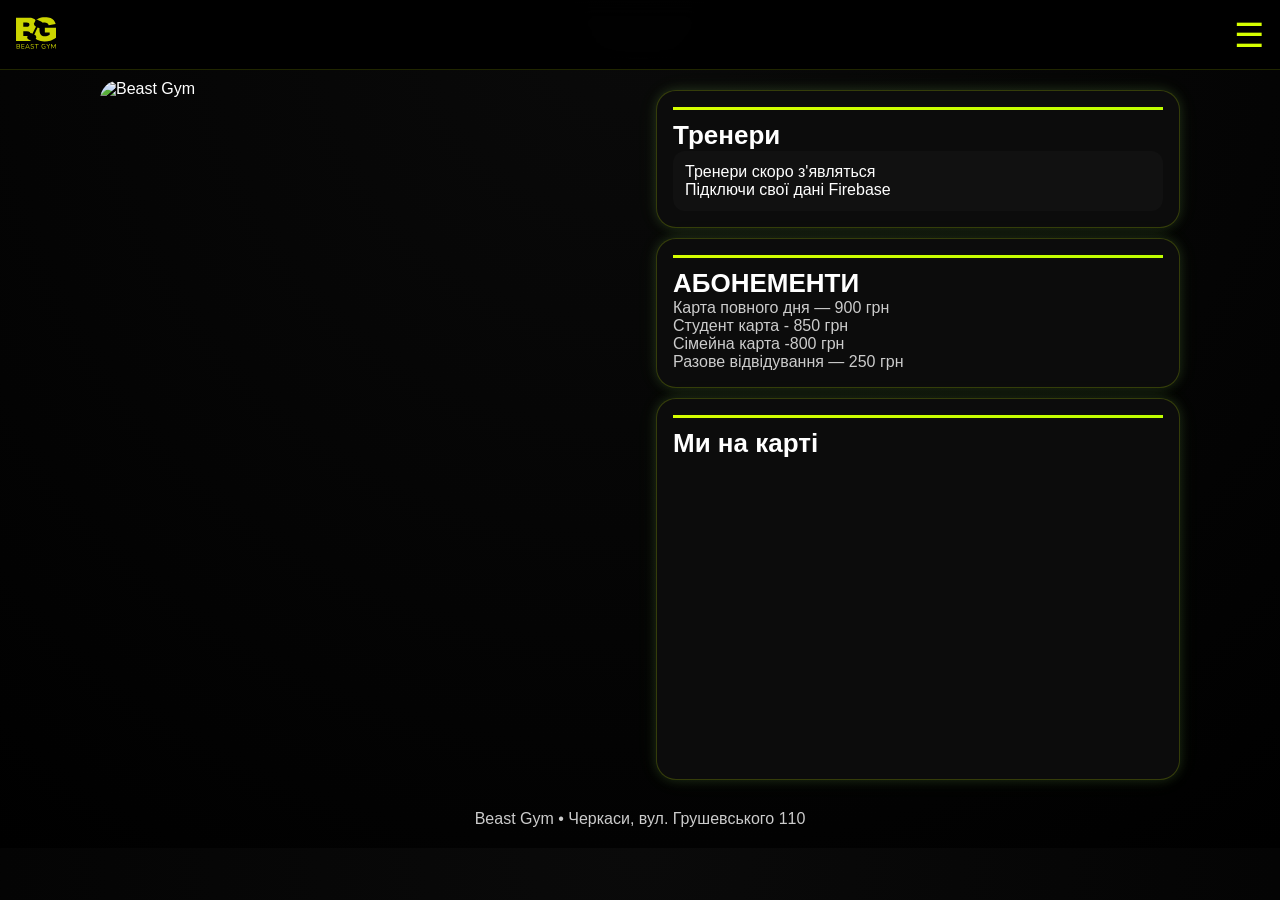
==== index.html @ a8b1b591 "Update index.html" ====
<!DOCTYPE html>
<html lang="uk">
<head>
  <meta charset="UTF-8">
  <meta name="viewport" content="width=device-width, initial-scale=1.0">
  <title>Beast Gym</title>
  <link rel="stylesheet" href="style.css">
</head>
<body>

<header>
  <div class="logo">
    <img src="Logo BG.svg" alt="Beast Gym">
  </div>
  
  <div class="burger" onclick="toggleMenu()">☰</div>
<nav id="menu">
      <a href="index.html">Головна</a>
      <a href="about.html">Про нас</a>
      <a href="price.html">Тарифи</a>
      <a href="photos.html">Фото</a>
      <a href="products.html">Продукція</a>
      <a href="vacancies.html">Вакансії</a>
      <a href="rules.html">Правила</a>
      <a href="contacts.html">Контакти</a>
</nav>
</header>

<div id="menuOverlay" class="menu-overlay"></div>

<main class="page">

  <section class="hero-grid">
    <div class="hero-image-wrap">
      <img
        class="hero-image"
        src="https://images.unsplash.com/photo-1583454110551-21f2fa2afe61?auto=format&fit=crop&w=1400&q=80"
        alt="Beast Gym"
      >
    </div>


  <section class="content-grid">
    <section class="card section-card">
      <h2>Тренери</h2>
      <div id="trainers" class="trainers-list"></div>
    </section>

    <section class="card section-card">
      <h2>АБОНЕМЕНТИ</h2>
      <p>Карта повного дня  — 900 грн</p>
      <p>Студент карта - 850 грн</p> 
      <p>Сімейна карта -800 грн</p> 
      <p>Разове відвідування — 250 грн</p>
    </section>

    <section class="card section-card map-card full-width">
      <h2>Ми на карті</h2>
      <div class="map-wrap">
        <iframe
          src="https://maps.google.com/maps?q=49.4469666,32.0508936&z=17&output=embed"
          loading="lazy"
          referrerpolicy="no-referrer-when-downgrade"
          allowfullscreen>
        </iframe>
      </div>
    </section>
  </section>

</main>

<footer class="footer">
  <p>Beast Gym • Черкаси, вул. Грушевського 110</p>
</footer>


<script src="https://www.gstatic.com/firebasejs/10.7.1/firebase-app-compat.js"></script>
<script src="https://www.gstatic.com/firebasejs/10.7.1/firebase-firestore-compat.js"></script>
  <script src="script.js"></script>
</body>
</html>
---- style.css ----
/* ================= RESET ================= */
*{
  margin:0;
  padding:0;
  box-sizing:border-box;
}

body{
  background: radial-gradient(circle at top, #0a0a0a, #000);
  color:white;
  font-family:Arial, sans-serif;
}

/* ================= HEADER ================= */
header{
  position:fixed;
  top:0;
  left:0;
  width:100%;
  height:70px;

  display:flex;
  align-items:center;
  justify-content:space-between;

  padding:0 16px;

  background:rgba(0,0,0,0.9);
  backdrop-filter:blur(10px);

  z-index:1000;
  border-bottom:1px solid rgba(214,255,0,0.15);
}

.logo img{
  height:40px;
}

/* КНОПКА МЕНЮ СПРАВА */
.burger{
  font-size:34px;
  color:#d6ff00;
  cursor:pointer;
}

/* ================= MENU ================= */
nav{
  position:fixed;
  top:0;
  right:-100%;
  width:260px;
  height:100vh;
  background:#111;
  padding-top:80px;
  transition:0.3s;
  z-index:999;
}

nav.active{
  right:0;
}

nav a{
  display:block;
  padding:15px 20px;
  color:#d6ff00;
  text-decoration:none;
}

/* overlay */
.menu-overlay{
  position:fixed;
  inset:0;
  background:rgba(0,0,0,0.6);
  opacity:0;
  visibility:hidden;
  transition:0.3s;
}

.menu-overlay.active{
  opacity:1;
  visibility:visible;
}

/* ================= PAGE ================= */
.page{
  padding-top:80px;
  max-width:1100px;
  margin:auto;
}

/* ================= HERO ================= */
.hero-grid{
  display:grid;
  gap:12px;
}

.hero-image-wrap{
  border-radius:20px;
  overflow:hidden;
  margin:0 10px;
}

/* 🔥 ВИПРАВЛЕНЕ ФОТО */
.hero-image{
  width:100%;
  aspect-ratio:16/9;   /* головний фікс */
  object-fit:cover;
}

/* ================= CARDS ================= */
.card{
  margin:10px;
  padding:16px;
  border-radius:20px;

  background:#0c0c0c;

  border:1px solid rgba(214,255,0,0.2);

  box-shadow:
    0 0 12px rgba(170,255,120,0.15),
    0 0 25px rgba(170,255,120,0.05);
}

/* жовта лінія */
.card::before{
  content:"";
  display:block;
  height:3px;
  margin-bottom:10px;
  background:linear-gradient(90deg,#d6ff00,#bfff00);
}

/* ================= TEXT ================= */
h1{font-size:22px;}
h2{font-size:20px;}
p{color:#ccc;}

/* ================= ADDRESS ================= */
.hero-address{
  text-align:right;
  padding:0 12px;
}

/* ================= TRAINERS ================= */
.trainers-list{
  display:grid;
  gap:10px;
}

.trainer-item{
  padding:12px;
  border-radius:12px;
  background:#111;
}

/* ================= MAP ================= */
.map-wrap iframe{
  width:100%;
  height:220px;
  border:none;
  border-radius:12px;
}

/* ================= FOOTER ================= */
.footer{
  text-align:center;
  padding:20px;
  color:#aaa;
}

/* ================= ПК ================= */
@media(min-width:768px){

  .hero-grid{
    grid-template-columns:1fr 1fr;
  }

  .hero-image{
    aspect-ratio:16/7;
  }

  h1{font-size:32px;}
  h2{font-size:26px;}

  .map-wrap iframe{
    height:300px;
  }
  /*=======адмін=====*/
.admin-entry{
  position:fixed;
  top:20px;
  left:50%;
  transform:translateX(-50%);
  z-index:2000;

  font-size:12px;
  letter-spacing:1px;
  opacity:0.3;

  color:#0a0a0a !important;
  -webkit-text-fill-color:#0a0a0a !important;
  text-decoration:none !important;
}

.admin-entry:link,
.admin-entry:visited,
.admin-entry:active,
.admin-entry:focus{
  color:#0a0a0a !important;
  -webkit-text-fill-color:#0a0a0a !important;
  text-decoration:none !important;
}

.admin-entry:hover{
  opacity:1;
  color:#d6ff00 !important;
  -webkit-text-fill-color:#d6ff00 !important;
}
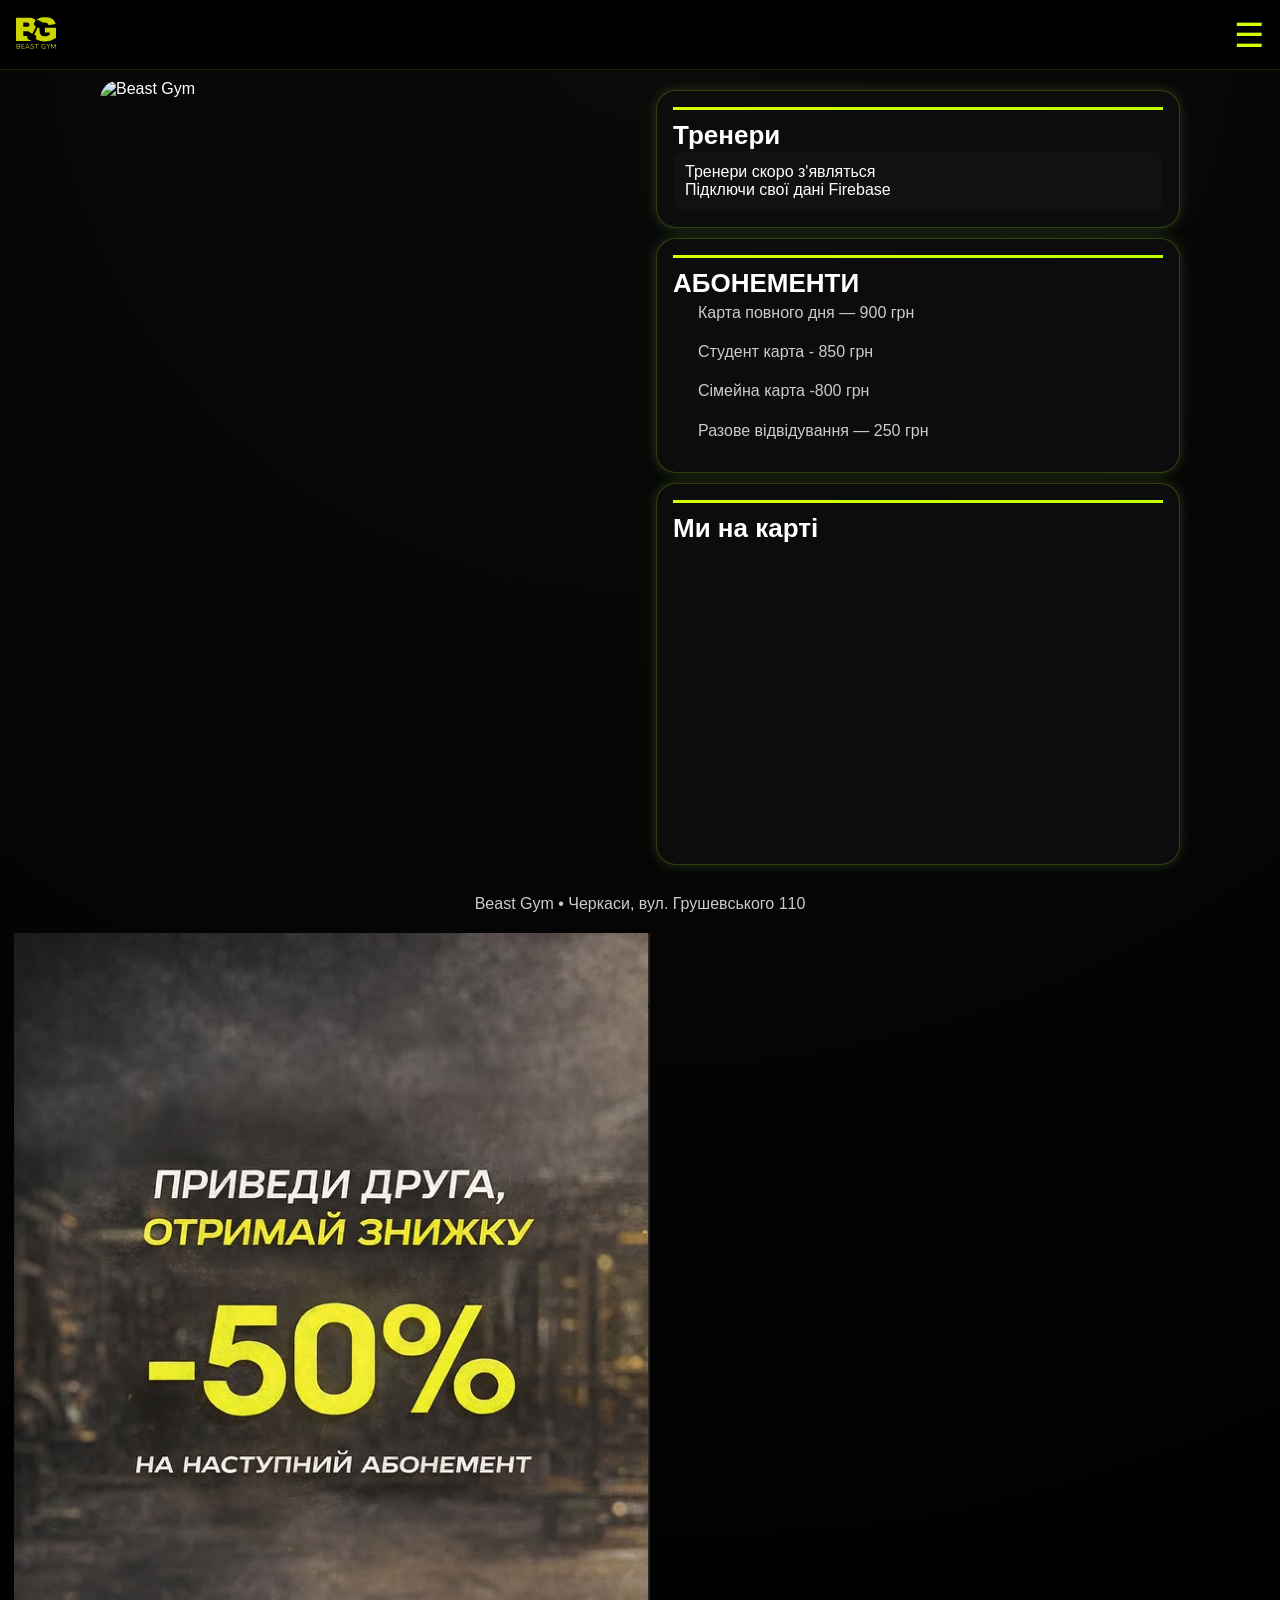
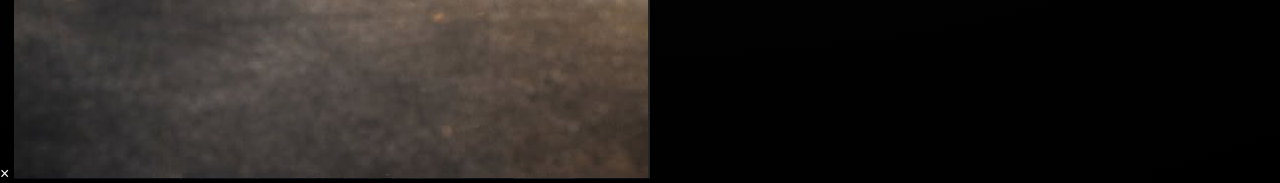
==== commit 972cd6a5: "Update index.html" ====
--- a/index.html
+++ b/index.html
@@ -77,5 +77,12 @@
 <script src="https://www.gstatic.com/firebasejs/10.7.1/firebase-app-compat.js"></script>
 <script src="https://www.gstatic.com/firebasejs/10.7.1/firebase-firestore-compat.js"></script>
   <script src="script.js"></script>
+  
+  <div id="promoPopup" class="popup-overlay">
+  <div class="popup-box">
+    <span class="close-btn">&times;</span>
+    <img src="promo.jpg" alt="Акція Beast Gym">
+  </div>
+</div>
 </body>
 </html>
--- a/style.css
+++ b/style.css
@@ -218,3 +218,16 @@
   color:#d6ff00 !important;
   -webkit-text-fill-color:#d6ff00 !important;
 }
+.price {
+  display: grid;
+  grid-template-columns: 1fr auto;
+  padding: 8px 0;
+}
+/* 🔥 ЖУРНАЛЬНИЙ СТИЛЬ ТІЛЬКИ ДЛЯ ТЕКСТУ */
+.info-grid p,
+.card p {
+  text-align: justify;
+  text-indent: 25px;
+  line-height: 1.7;
+  margin-bottom: 12px;
+}
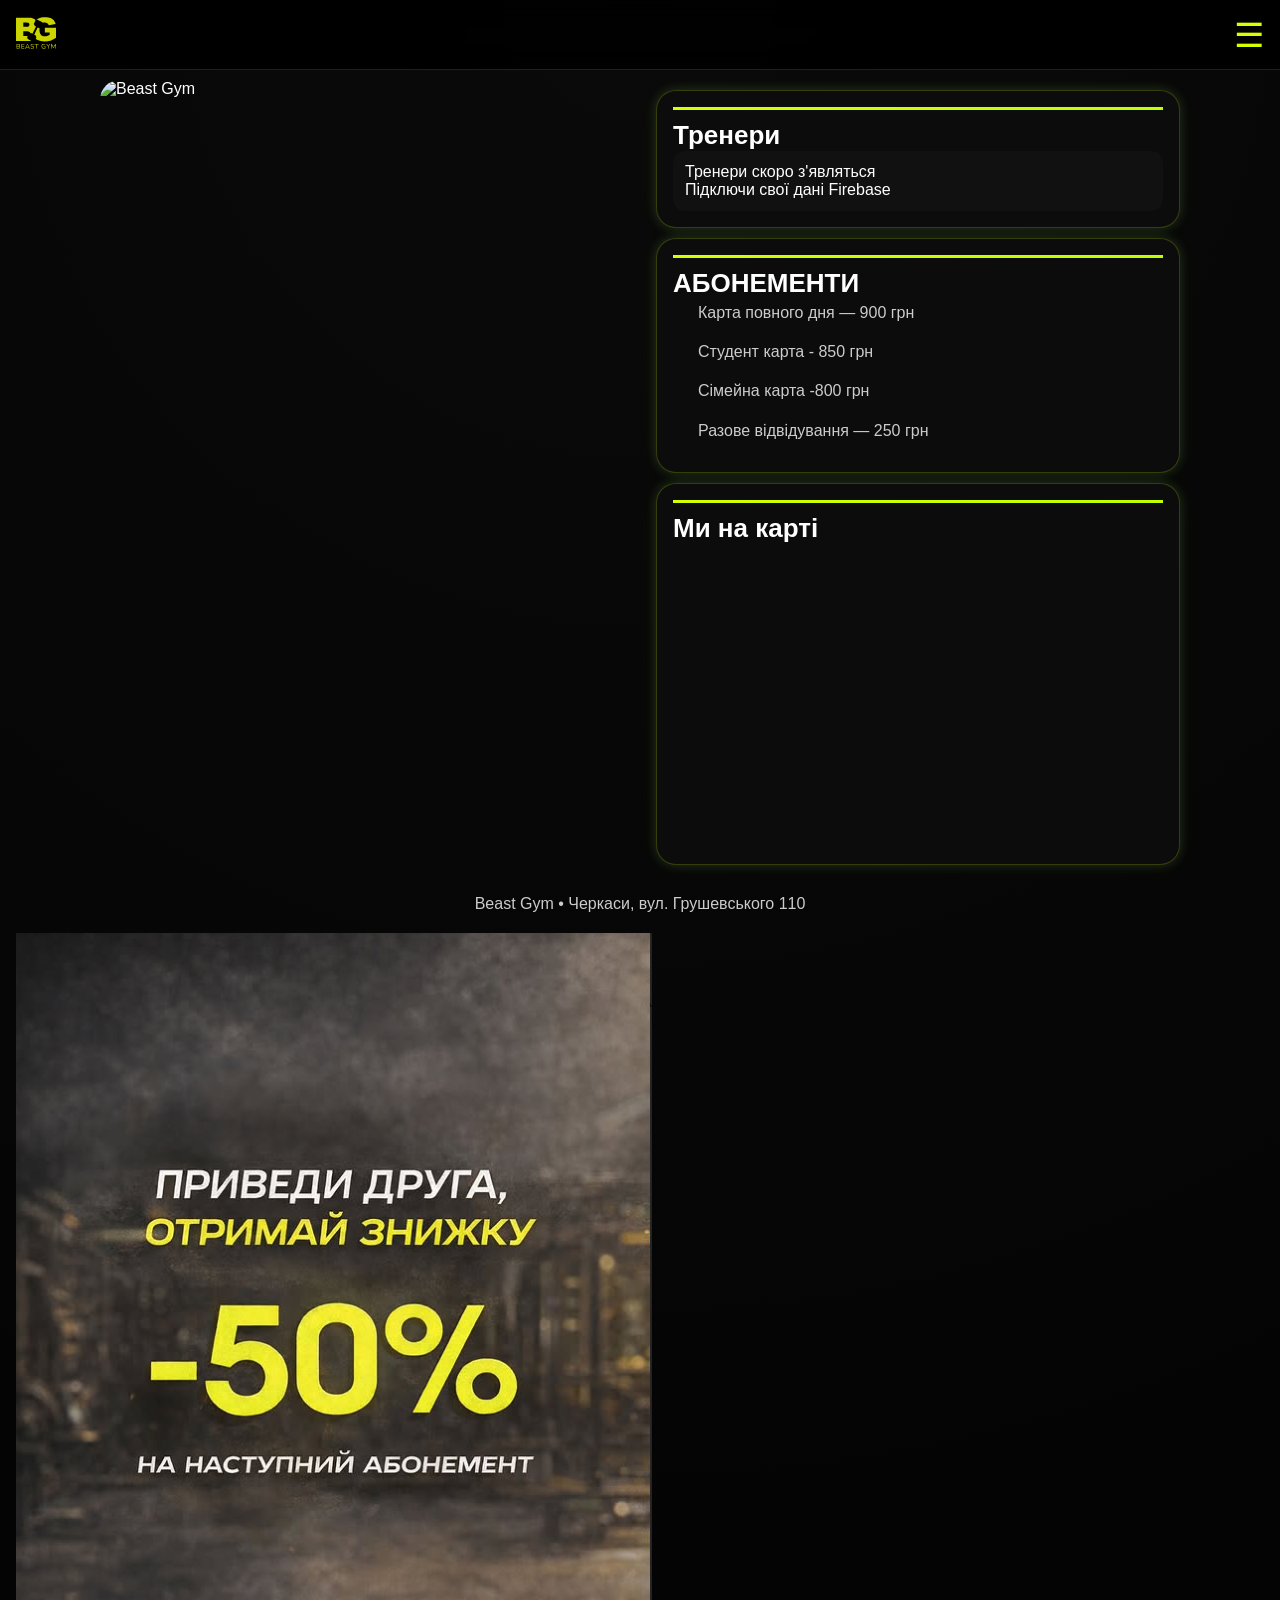
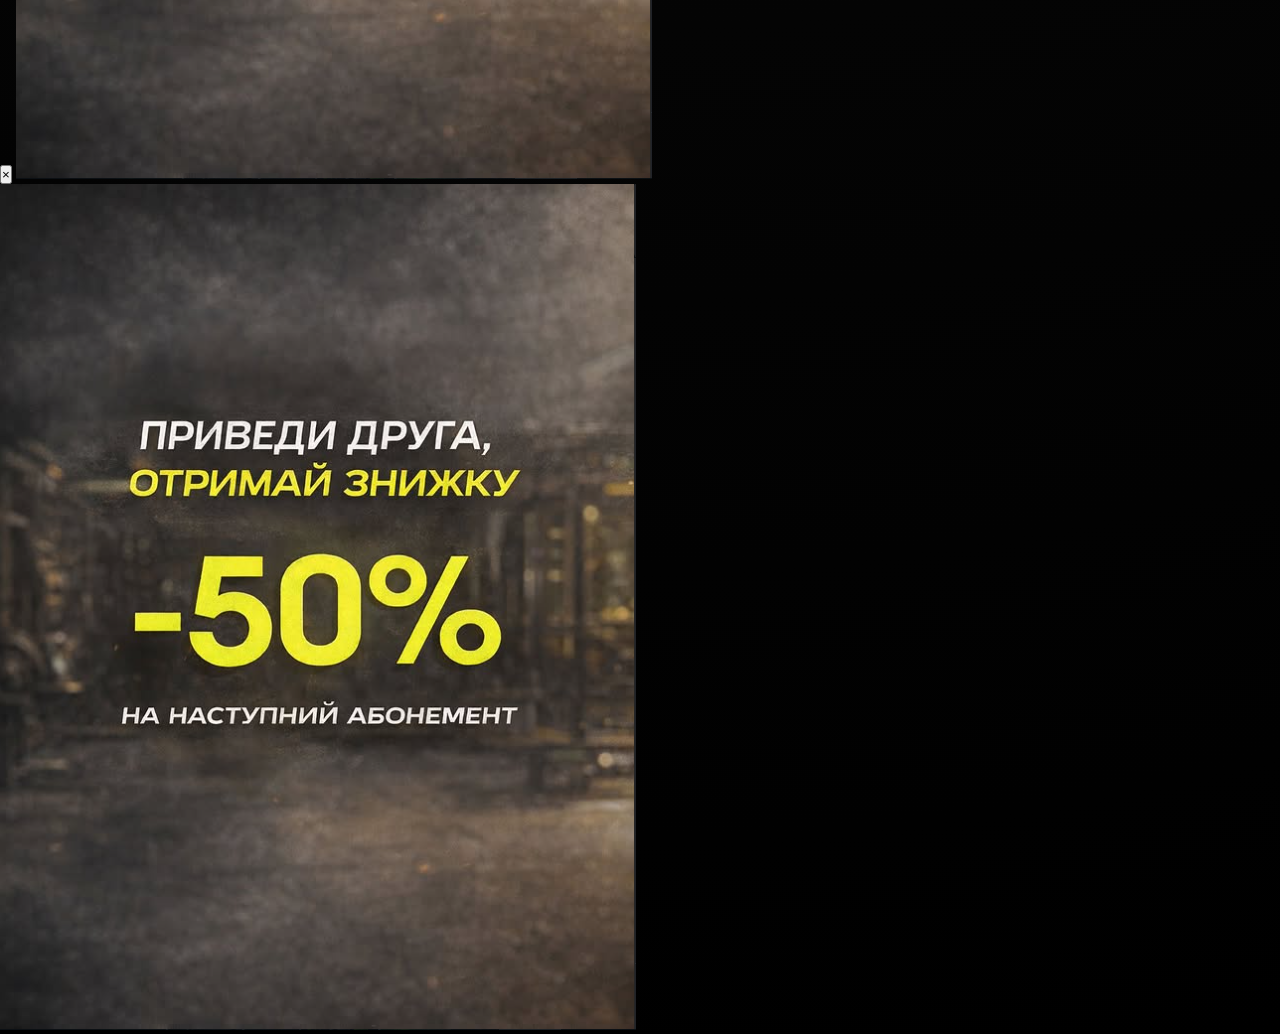
==== commit bfcc44da: "Update index.html" ====
--- a/index.html
+++ b/index.html
@@ -78,11 +78,17 @@
 <script src="https://www.gstatic.com/firebasejs/10.7.1/firebase-firestore-compat.js"></script>
   <script src="script.js"></script>
   
-  <div id="promoPopup" class="popup-overlay">
-  <div class="popup-box">
-    <span class="close-btn">&times;</span>
-    <img src="promo.jpg" alt="Акція Beast Gym">
+<!-- PROMO POPUP -->
+<div id="promoPopup" class="promo-popup-overlay">
+  <div class="promo-popup-box">
+    <button id="promoClose" class="promo-close-btn" aria-label="Закрити акцію">×</button>
+    <img src="promo.jpg" alt="Акція Beast Gym" class="promo-popup-image">
   </div>
 </div>
+
+<!-- SMALL REMINDER -->
+<a href="javascript:void(0)" id="promoReminder" class="promo-reminder" aria-label="Показати акцію ще раз">
+  <img src="promo.jpg" alt="Акція Beast Gym">
+</a>
 </body>
 </html>
--- a/style.css
+++ b/style.css
@@ -231,3 +231,63 @@
   line-height: 1.7;
   margin-bottom: 12px;
 }
+  
+/* 🔥 POPUP */
+.popup-overlay{
+  position:fixed;
+  inset:0;
+  background:rgba(0,0,0,0.7);
+  display:flex;
+  align-items:center;
+  justify-content:center;
+  opacity:0;
+  visibility:hidden;
+  transition:0.4s;
+  z-index:2000;
+}
+
+.popup-overlay.active{
+  opacity:1;
+  visibility:visible;
+}
+
+/* коробка */
+.popup-box{
+  position:relative;
+  max-width:90%;
+  max-height:90%;
+  border-radius:20px;
+  overflow:hidden;
+  border:1px solid var(--border);
+  box-shadow:0 0 25px rgba(214,255,0,0.25);
+  animation:popupFade 0.5s ease;
+}
+
+/* картинка */
+.popup-box img{
+  width:100%;
+  height:auto;
+  display:block;
+}
+
+/* кнопка */
+.close-btn{
+  position:absolute;
+  top:8px;
+  right:10px;
+  font-size:28px;
+  color:#fff;
+  cursor:pointer;
+}
+
+/* анімація */
+@keyframes popupFade{
+  from{
+    transform:scale(0.8);
+    opacity:0;
+  }
+  to{
+    transform:scale(1);
+    opacity:1;
+  }
+}
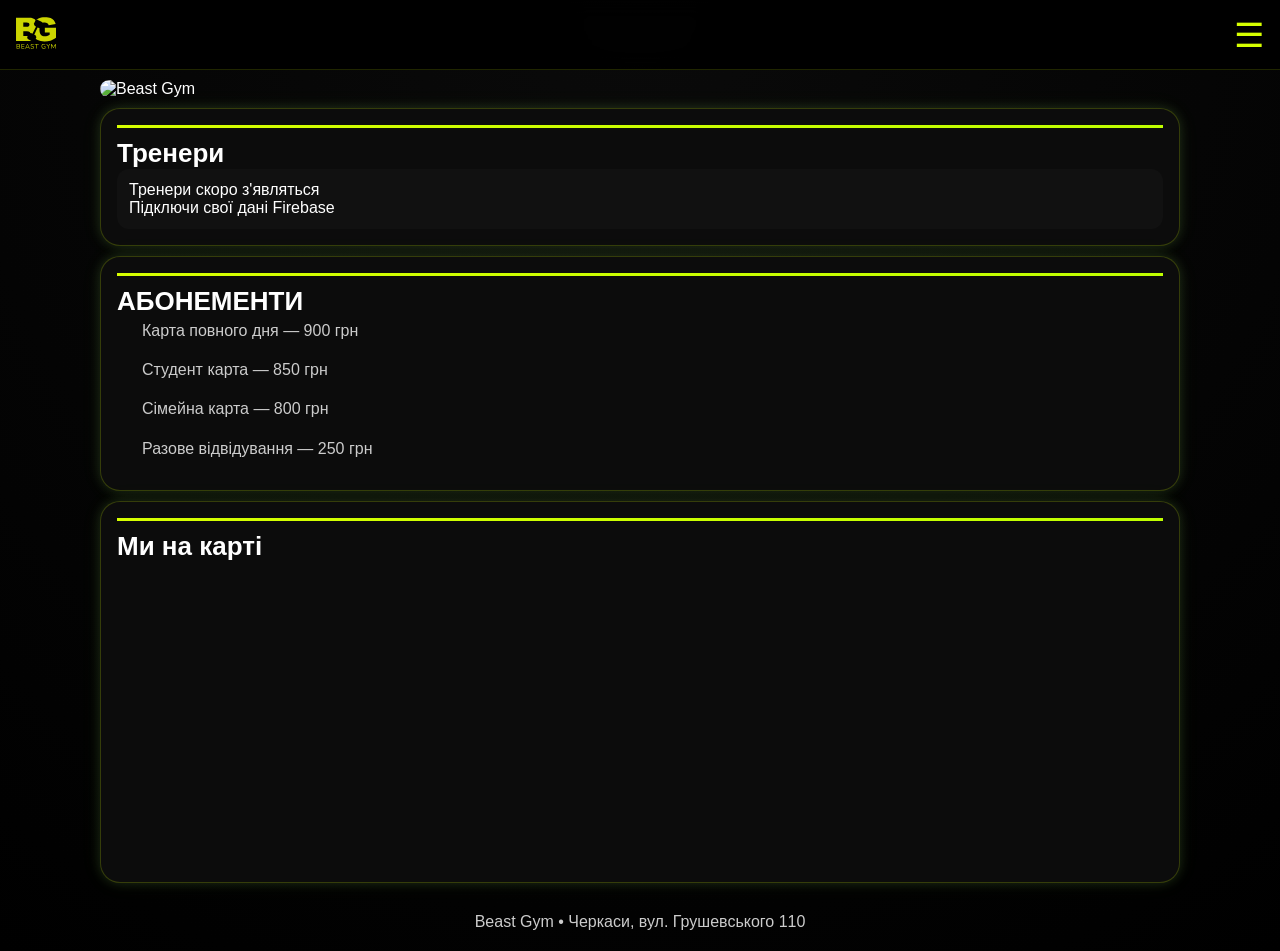
==== commit bfec4da1: "Update index.html" ====
--- a/index.html
+++ b/index.html
@@ -12,18 +12,19 @@
   <div class="logo">
     <img src="Logo BG.svg" alt="Beast Gym">
   </div>
-  
+
   <div class="burger" onclick="toggleMenu()">☰</div>
-<nav id="menu">
-      <a href="index.html">Головна</a>
-      <a href="about.html">Про нас</a>
-      <a href="price.html">Тарифи</a>
-      <a href="photos.html">Фото</a>
-      <a href="products.html">Продукція</a>
-      <a href="vacancies.html">Вакансії</a>
-      <a href="rules.html">Правила</a>
-      <a href="contacts.html">Контакти</a>
-</nav>
+
+  <nav id="menu">
+    <a href="index.html">Головна</a>
+    <a href="about.html">Про нас</a>
+    <a href="price.html">Тарифи</a>
+    <a href="photos.html">Фото</a>
+    <a href="products.html">Продукція</a>
+    <a href="vacancies.html">Вакансії</a>
+    <a href="rules.html">Правила</a>
+    <a href="contacts.html">Контакти</a>
+  </nav>
 </header>
 
 <div id="menuOverlay" class="menu-overlay"></div>
@@ -38,9 +39,10 @@
         alt="Beast Gym"
       >
     </div>
-
+  </section>
 
   <section class="content-grid">
+
     <section class="card section-card">
       <h2>Тренери</h2>
       <div id="trainers" class="trainers-list"></div>
@@ -48,9 +50,9 @@
 
     <section class="card section-card">
       <h2>АБОНЕМЕНТИ</h2>
-      <p>Карта повного дня  — 900 грн</p>
-      <p>Студент карта - 850 грн</p> 
-      <p>Сімейна карта -800 грн</p> 
+      <p>Карта повного дня — 900 грн</p>
+      <p>Студент карта — 850 грн</p>
+      <p>Сімейна карта — 800 грн</p>
       <p>Разове відвідування — 250 грн</p>
     </section>
 
@@ -63,8 +65,14 @@
           referrerpolicy="no-referrer-when-downgrade"
           allowfullscreen>
         </iframe>
+
+        <!-- SMALL REMINDER біля карти -->
+        <a href="javascript:void(0)" id="promoReminder" class="promo-reminder map-reminder" aria-label="Показати акцію ще раз">
+          <img src="promo.jpg" alt="Акція Beast Gym">
+        </a>
       </div>
     </section>
+
   </section>
 
 </main>
@@ -73,11 +81,6 @@
   <p>Beast Gym • Черкаси, вул. Грушевського 110</p>
 </footer>
 
-
-<script src="https://www.gstatic.com/firebasejs/10.7.1/firebase-app-compat.js"></script>
-<script src="https://www.gstatic.com/firebasejs/10.7.1/firebase-firestore-compat.js"></script>
-  <script src="script.js"></script>
-  
 <!-- PROMO POPUP -->
 <div id="promoPopup" class="promo-popup-overlay">
   <div class="promo-popup-box">
@@ -86,9 +89,9 @@
   </div>
 </div>
 
-<!-- SMALL REMINDER -->
-<a href="javascript:void(0)" id="promoReminder" class="promo-reminder" aria-label="Показати акцію ще раз">
-  <img src="promo.jpg" alt="Акція Beast Gym">
-</a>
+<script src="https://www.gstatic.com/firebasejs/10.7.1/firebase-app-compat.js"></script>
+<script src="https://www.gstatic.com/firebasejs/10.7.1/firebase-firestore-compat.js"></script>
+<script src="script.js"></script>
+
 </body>
 </html>
--- a/style.css
+++ b/style.css
@@ -232,62 +232,112 @@
   margin-bottom: 12px;
 }
   
-/* 🔥 POPUP */
-.popup-overlay{
+/* =========================
+   PROMO POPUP
+========================= */
+.promo-popup-overlay{
   position:fixed;
   inset:0;
-  background:rgba(0,0,0,0.7);
+  background:rgba(0,0,0,0.72);
+  backdrop-filter:blur(4px);
   display:flex;
   align-items:center;
   justify-content:center;
+  padding:20px;
   opacity:0;
   visibility:hidden;
-  transition:0.4s;
-  z-index:2000;
-}
-
-.popup-overlay.active{
+  transition:0.35s ease;
+  z-index:3000;
+}
+
+.promo-popup-overlay.active{
   opacity:1;
   visibility:visible;
 }
 
-/* коробка */
-.popup-box{
+.promo-popup-box{
   position:relative;
-  max-width:90%;
-  max-height:90%;
-  border-radius:20px;
+  width:min(92vw, 420px);
+  max-height:90vh;
+  border-radius:24px;
   overflow:hidden;
-  border:1px solid var(--border);
-  box-shadow:0 0 25px rgba(214,255,0,0.25);
-  animation:popupFade 0.5s ease;
-}
-
-/* картинка */
-.popup-box img{
+  background:#111;
+  border:1px solid rgba(214,255,0,0.18);
+  box-shadow:
+    0 0 18px rgba(214,255,0,0.18),
+    0 18px 50px rgba(0,0,0,0.55);
+  transform:translateY(20px) scale(0.96);
+  transition:0.35s ease;
+}
+
+.promo-popup-overlay.active .promo-popup-box{
+  transform:translateY(0) scale(1);
+}
+
+.promo-popup-image{
+  display:block;
   width:100%;
   height:auto;
+}
+
+.promo-close-btn{
+  position:absolute;
+  top:10px;
+  right:10px;
+  width:40px;
+  height:40px;
+  border:none;
+  border-radius:50%;
+  background:rgba(0,0,0,0.65);
+  color:#fff;
+  font-size:28px;
+  line-height:1;
+  cursor:pointer;
+  z-index:2;
+  transition:0.25s ease;
+}
+
+.promo-close-btn:hover{
+  background:rgba(214,255,0,0.18);
+  color:var(--yellow);
+  transform:scale(1.06);
+}
+
+/* =========================
+   SMALL REMINDER
+========================= */
+.promo-reminder{
+  position:fixed;
+  right:14px;
+  bottom:95px;
+  width:84px;
+  border-radius:16px;
+  overflow:hidden;
+  border:1px solid rgba(214,255,0,0.18);
+  box-shadow:
+    0 0 12px rgba(214,255,0,0.12),
+    0 8px 24px rgba(0,0,0,0.45);
+  background:#0d0d0d;
+  opacity:0;
+  visibility:hidden;
+  transform:translateY(12px);
+  transition:0.3s ease;
+  z-index:2200;
+}
+
+.promo-reminder.show{
+  opacity:1;
+  visibility:visible;
+  transform:translateY(0);
+}
+
+.promo-reminder img{
   display:block;
-}
-
-/* кнопка */
-.close-btn{
-  position:absolute;
-  top:8px;
-  right:10px;
-  font-size:28px;
-  color:#fff;
-  cursor:pointer;
-}
-
-/* анімація */
-@keyframes popupFade{
-  from{
-    transform:scale(0.8);
-    opacity:0;
-  }
-  to{
-    transform:scale(1);
-    opacity:1;
-  }
-}
+  width:100%;
+  height:auto;
+}
+
+/* якщо хочеш біля карти, а не завжди fixed */
+.map-wrap{
+  position:relative;
+}
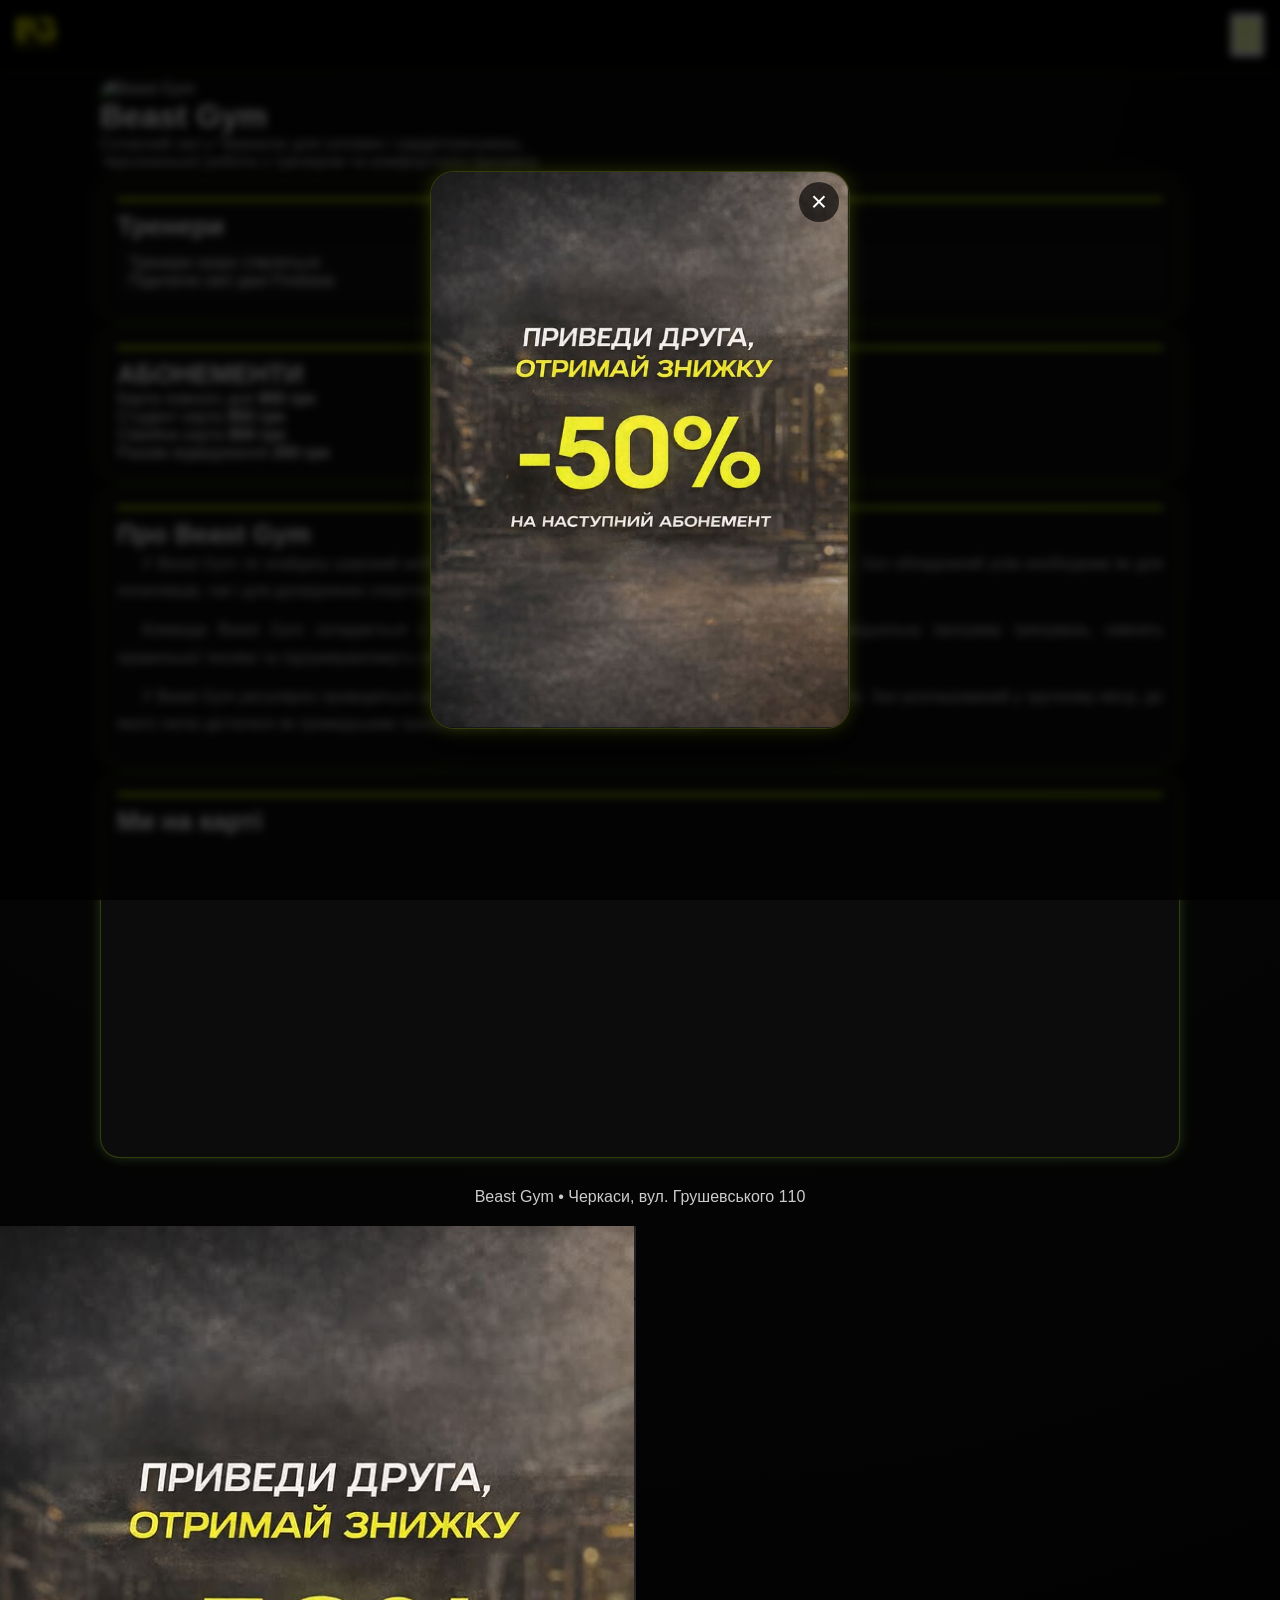
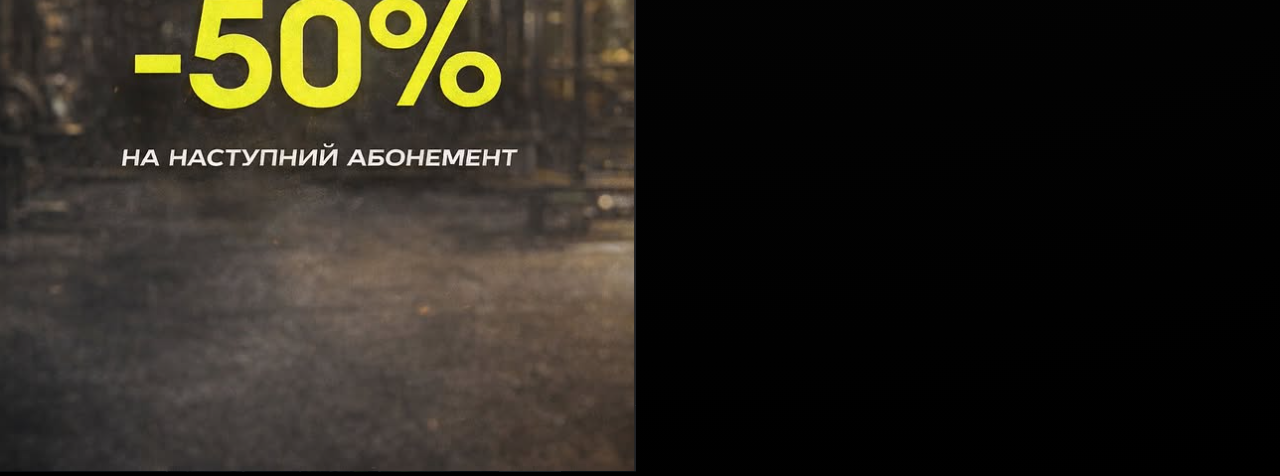
==== commit 8d29026e: "Update index.html" ====
--- a/index.html
+++ b/index.html
@@ -13,7 +13,7 @@
     <img src="Logo BG.svg" alt="Beast Gym">
   </div>
 
-  <div class="burger" onclick="toggleMenu()">☰</div>
+  <button class="burger" onclick="toggleMenu()" aria-label="Відкрити меню">☰</button>
 
   <nav id="menu">
     <a href="index.html">Головна</a>
@@ -38,6 +38,13 @@
         src="https://images.unsplash.com/photo-1583454110551-21f2fa2afe61?auto=format&fit=crop&w=1400&q=80"
         alt="Beast Gym"
       >
+      <div class="hero-text">
+        <h1>Beast Gym</h1>
+        <p>
+          Сучасний зал у Черкасах для силових і кардіотренувань,
+          персональної роботи з тренером та комфортного прогресу.
+        </p>
+      </div>
     </div>
   </section>
 
@@ -50,10 +57,47 @@
 
     <section class="card section-card">
       <h2>АБОНЕМЕНТИ</h2>
-      <p>Карта повного дня — 900 грн</p>
-      <p>Студент карта — 850 грн</p>
-      <p>Сімейна карта — 800 грн</p>
-      <p>Разове відвідування — 250 грн</p>
+      <div class="price-list">
+        <div class="price-row">
+          <span>Карта повного дня</span>
+          <strong>900 грн</strong>
+        </div>
+        <div class="price-row">
+          <span>Студент карта</span>
+          <strong>850 грн</strong>
+        </div>
+        <div class="price-row">
+          <span>Сімейна карта</span>
+          <strong>800 грн</strong>
+        </div>
+        <div class="price-row">
+          <span>Разове відвідування</span>
+          <strong>250 грн</strong>
+        </div>
+      </div>
+    </section>
+
+    <section class="card section-card full-width">
+      <h2>Про Beast Gym</h2>
+      <div class="about-text">
+        <p>
+          У Beast Gym ти знайдеш широкий вибір сучасних тренажерів для силових
+          та кардіотренувань. Зал обладнаний усім необхідним як для початківців,
+          так і для досвідчених спортсменів.
+        </p>
+
+        <p>
+          Команда Beast Gym складається з досвідчених тренерів, які допоможуть
+          скласти індивідуальну програму тренувань, навчать правильної техніки
+          та підтримуватимуть на кожному етапі твого прогресу.
+        </p>
+
+        <p>
+          У Beast Gym регулярно проводяться акції та спеціальні пропозиції
+          для нових і постійних клієнтів. Зал розташований у зручному місці,
+          до якого легко дістатися як громадським транспортом, так і власним автомобілем.
+        </p>
+      </div>
     </section>
 
     <section class="card section-card map-card full-width">
@@ -65,28 +109,27 @@
           referrerpolicy="no-referrer-when-downgrade"
           allowfullscreen>
         </iframe>
-
-        <!-- SMALL REMINDER біля карти -->
-        <a href="javascript:void(0)" id="promoReminder" class="promo-reminder map-reminder" aria-label="Показати акцію ще раз">
-          <img src="promo.jpg" alt="Акція Beast Gym">
-        </a>
       </div>
     </section>
 
   </section>
-
 </main>
 
 <footer class="footer">
   <p>Beast Gym • Черкаси, вул. Грушевського 110</p>
 </footer>
 
-<!-- PROMO POPUP -->
+<!-- POPUP АКЦІЯ -->
 <div id="promoPopup" class="promo-popup-overlay">
   <div class="promo-popup-box">
     <button id="promoClose" class="promo-close-btn" aria-label="Закрити акцію">×</button>
     <img src="promo.jpg" alt="Акція Beast Gym" class="promo-popup-image">
   </div>
+</div>
+
+<!-- МАЛЕНЬКЕ НАГАДУВАННЯ -->
+<div id="promoReminder" class="promo-reminder-fixed" aria-label="Показати акцію ще раз">
+  <img src="promo.jpg" alt="Акція Beast Gym">
 </div>
 
 <script src="https://www.gstatic.com/firebasejs/10.7.1/firebase-app-compat.js"></script>
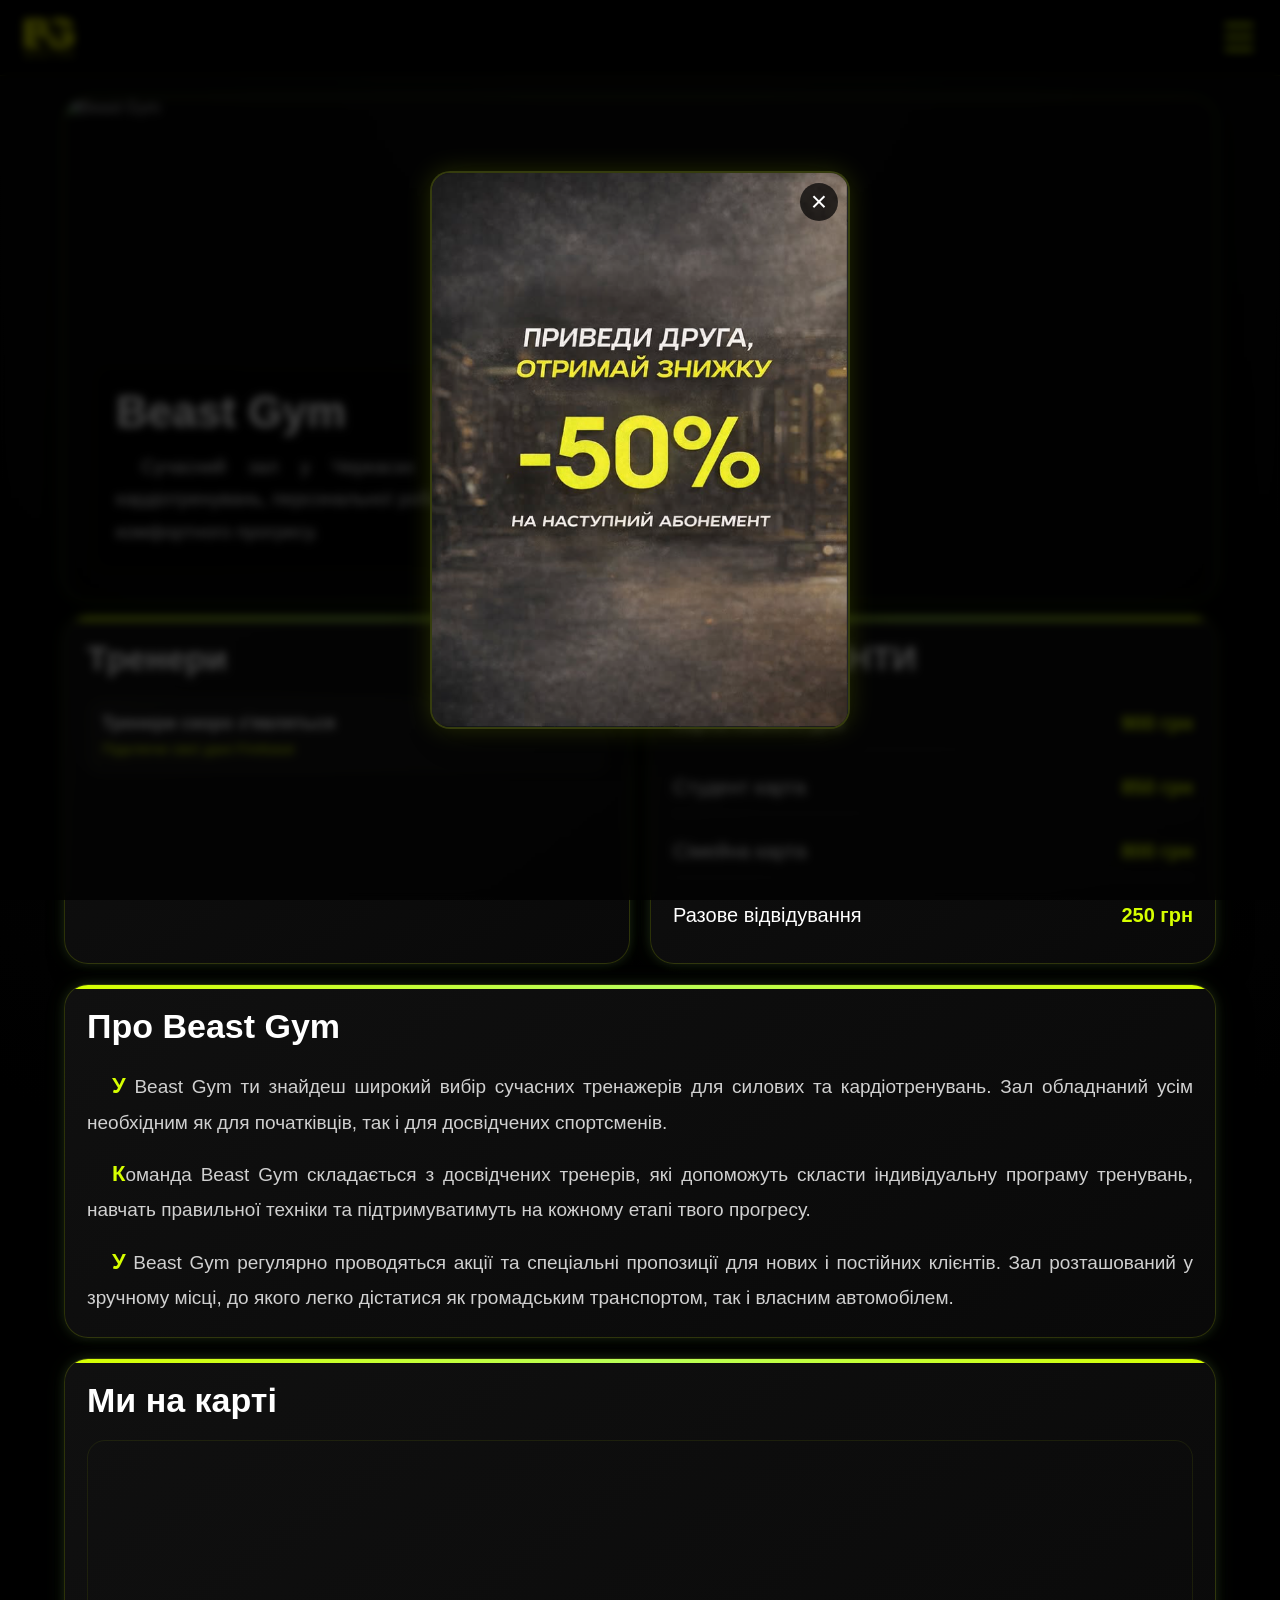
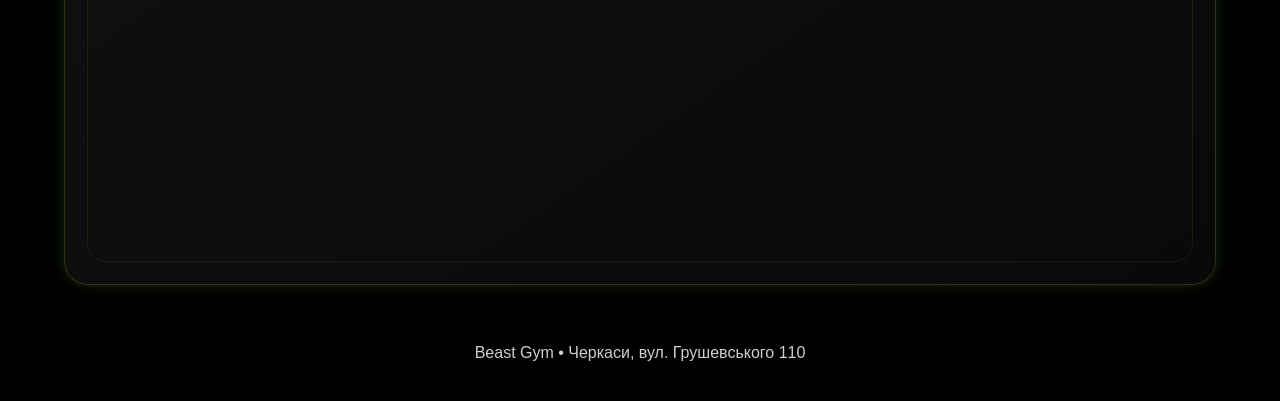
==== commit cbf6f053: "Update index.html" ====
--- a/index.html
+++ b/index.html
@@ -9,9 +9,9 @@
 <body>
 
 <header>
-  <div class="logo">
-    <img src="Logo BG.svg" alt="Beast Gym">
-  </div>
+  <div class="logo" id="logoAdmin">
+  <img src="Logo BG.svg" alt="Beast Gym">
+</div>
 
   <button class="burger" onclick="toggleMenu()" aria-label="Відкрити меню">☰</button>
 
--- a/style.css
+++ b/style.css
@@ -1,49 +1,76 @@
-/* ================= RESET ================= */
 *{
   margin:0;
   padding:0;
   box-sizing:border-box;
 }
 
+:root{
+  --bg:#000;
+  --card:#0b0b0b;
+  --card2:#101010;
+  --yellow:#d6ff00;
+  --yellow-soft:#eeff6a;
+  --text:#ffffff;
+  --muted:#d0d0d0;
+  --border:rgba(214,255,0,0.16);
+  --glow:rgba(170,255,120,0.12);
+}
+
+html{
+  scroll-behavior:smooth;
+}
+
 body{
-  background: radial-gradient(circle at top, #0a0a0a, #000);
-  color:white;
+  background:radial-gradient(circle at top, #0a0a0a, #000 60%);
+  color:var(--text);
   font-family:Arial, sans-serif;
-}
-
-/* ================= HEADER ================= */
+  overflow-x:hidden;
+}
+
+/* =========================
+   HEADER
+========================= */
 header{
   position:fixed;
   top:0;
   left:0;
   width:100%;
-  height:70px;
-
+  height:72px;
   display:flex;
   align-items:center;
   justify-content:space-between;
-
   padding:0 16px;
-
   background:rgba(0,0,0,0.9);
   backdrop-filter:blur(10px);
-
   z-index:1000;
-  border-bottom:1px solid rgba(214,255,0,0.15);
+  border-bottom:1px solid var(--border);
+}
+
+.logo{
+  display:flex;
+  align-items:center;
 }
 
 .logo img{
-  height:40px;
-}
-
-/* КНОПКА МЕНЮ СПРАВА */
+  height:44px;
+  display:block;
+}
+
 .burger{
+  border:none;
+  background:transparent;
+  color:var(--yellow);
   font-size:34px;
-  color:#d6ff00;
   cursor:pointer;
-}
-
-/* ================= MENU ================= */
+  line-height:1;
+  transition:0.25s ease;
+}
+
+.burger:hover{
+  color:var(--yellow-soft);
+  transform:scale(1.04);
+}
+
 nav{
   position:fixed;
   top:0;
@@ -52,8 +79,9 @@
   height:100vh;
   background:#111;
   padding-top:80px;
-  transition:0.3s;
-  z-index:999;
+  transition:0.3s ease;
+  z-index:1100;
+  box-shadow:-10px 0 30px rgba(0,0,0,0.5);
 }
 
 nav.active{
@@ -62,19 +90,26 @@
 
 nav a{
   display:block;
-  padding:15px 20px;
-  color:#d6ff00;
+  padding:16px 20px;
+  color:var(--yellow);
   text-decoration:none;
-}
-
-/* overlay */
+  border-bottom:1px solid rgba(214,255,0,0.08);
+  transition:0.25s ease;
+}
+
+nav a:hover{
+  background:rgba(214,255,0,0.08);
+  color:var(--yellow-soft);
+}
+
 .menu-overlay{
   position:fixed;
   inset:0;
   background:rgba(0,0,0,0.6);
   opacity:0;
   visibility:hidden;
-  transition:0.3s;
+  transition:0.3s ease;
+  z-index:999;
 }
 
 .menu-overlay.active{
@@ -82,158 +117,226 @@
   visibility:visible;
 }
 
-/* ================= PAGE ================= */
+/* =========================
+   PAGE
+========================= */
 .page{
-  padding-top:80px;
-  max-width:1100px;
-  margin:auto;
-}
-
-/* ================= HERO ================= */
+  max-width:1200px;
+  margin:0 auto;
+  padding:92px 12px 28px;
+}
+
+.card{
+  position:relative;
+  background:linear-gradient(145deg,var(--card2),#090909);
+  border-radius:22px;
+  padding:18px;
+  border:1px solid var(--border);
+  box-shadow:
+    0 0 12px var(--glow),
+    0 0 24px rgba(170,255,120,0.05),
+    10px 10px 24px rgba(0,0,0,0.64);
+  overflow:hidden;
+}
+
+.card::before{
+  content:"";
+  position:absolute;
+  top:0;
+  left:0;
+  width:100%;
+  height:4px;
+  background:linear-gradient(90deg,var(--yellow),#b8ff59,var(--yellow));
+}
+
+h1{
+  font-size:34px;
+  margin-bottom:14px;
+}
+
+h2{
+  font-size:30px;
+  margin-bottom:20px;
+}
+
+p{
+  color:var(--muted);
+  font-size:17px;
+  line-height:1.7;
+}
+
+/* =========================
+   HERO
+========================= */
 .hero-grid{
+  margin-bottom:16px;
+}
+
+.hero-image-wrap{
+  position:relative;
+  border-radius:24px;
+  overflow:hidden;
+  border:1px solid var(--border);
+  box-shadow:
+    0 0 12px var(--glow),
+    0 0 24px rgba(170,255,120,0.05),
+    10px 10px 24px rgba(0,0,0,0.64);
+}
+
+.hero-image{
+  width:100%;
+  height:360px;
+  object-fit:cover;
+  display:block;
+  filter:brightness(0.72);
+}
+
+.hero-text{
+  position:absolute;
+  left:20px;
+  right:20px;
+  bottom:20px;
+  background:rgba(0,0,0,0.45);
+  backdrop-filter:blur(6px);
+  border:1px solid rgba(214,255,0,0.12);
+  border-radius:18px;
+  padding:16px;
+}
+
+.hero-text h1{
+  color:#fff;
+}
+
+.hero-text p{
+  color:#f1f1f1;
+  text-align:justify;
+  text-indent:25px;
+  margin-bottom:0;
+}
+
+/* =========================
+   GRID
+========================= */
+.content-grid{
+  display:grid;
+  grid-template-columns:1fr;
+  gap:16px;
+}
+
+.full-width{
+  grid-column:1 / -1;
+}
+
+/* =========================
+   TRAINERS
+========================= */
+.trainers-list{
   display:grid;
   gap:12px;
 }
 
-.hero-image-wrap{
-  border-radius:20px;
+.trainer-item{
+  padding:14px;
+  border-radius:16px;
+  background:rgba(255,255,255,0.03);
+  border:1px solid rgba(214,255,0,0.08);
+}
+
+.trainer-name{
+  font-size:18px;
+  font-weight:700;
+  color:#fff;
+  margin-bottom:6px;
+}
+
+.trainer-role{
+  color:var(--yellow);
+  font-size:15px;
+}
+
+/* =========================
+   PRICES
+========================= */
+.price-list{
+  display:grid;
+  gap:12px;
+}
+
+.price-row{
+  display:flex;
+  justify-content:space-between;
+  align-items:center;
+  gap:16px;
+  padding:14px 0;
+  border-bottom:1px solid rgba(255,255,255,0.08);
+}
+
+.price-row:last-child{
+  border-bottom:none;
+}
+
+.price-row span{
+  color:#fff;
+  font-size:18px;
+}
+
+.price-row strong{
+  color:var(--yellow);
+  font-size:18px;
+  white-space:nowrap;
+}
+
+/* =========================
+   ABOUT TEXT
+========================= */
+.about-text p{
+  text-align:justify;
+  text-indent:25px;
+  line-height:1.8;
+  margin-bottom:14px;
+}
+
+.about-text p:last-child{
+  margin-bottom:0;
+}
+
+.about-text p:first-letter{
+  font-size:22px;
+  font-weight:700;
+  color:var(--yellow);
+}
+
+/* =========================
+   MAP
+========================= */
+.map-wrap{
+  border-radius:18px;
   overflow:hidden;
-  margin:0 10px;
-}
-
-/* 🔥 ВИПРАВЛЕНЕ ФОТО */
-.hero-image{
-  width:100%;
-  aspect-ratio:16/9;   /* головний фікс */
-  object-fit:cover;
-}
-
-/* ================= CARDS ================= */
-.card{
-  margin:10px;
-  padding:16px;
-  border-radius:20px;
-
-  background:#0c0c0c;
-
-  border:1px solid rgba(214,255,0,0.2);
-
-  box-shadow:
-    0 0 12px rgba(170,255,120,0.15),
-    0 0 25px rgba(170,255,120,0.05);
-}
-
-/* жовта лінія */
-.card::before{
-  content:"";
-  display:block;
-  height:3px;
-  margin-bottom:10px;
-  background:linear-gradient(90deg,#d6ff00,#bfff00);
-}
-
-/* ================= TEXT ================= */
-h1{font-size:22px;}
-h2{font-size:20px;}
-p{color:#ccc;}
-
-/* ================= ADDRESS ================= */
-.hero-address{
-  text-align:right;
-  padding:0 12px;
-}
-
-/* ================= TRAINERS ================= */
-.trainers-list{
-  display:grid;
-  gap:10px;
-}
-
-.trainer-item{
-  padding:12px;
-  border-radius:12px;
-  background:#111;
-}
-
-/* ================= MAP ================= */
+  border:1px solid rgba(214,255,0,0.08);
+}
+
 .map-wrap iframe{
   width:100%;
-  height:220px;
+  height:340px;
   border:none;
-  border-radius:12px;
-}
-
-/* ================= FOOTER ================= */
+  display:block;
+}
+
+/* =========================
+   FOOTER
+========================= */
 .footer{
   text-align:center;
-  padding:20px;
-  color:#aaa;
-}
-
-/* ================= ПК ================= */
-@media(min-width:768px){
-
-  .hero-grid{
-    grid-template-columns:1fr 1fr;
-  }
-
-  .hero-image{
-    aspect-ratio:16/7;
-  }
-
-  h1{font-size:32px;}
-  h2{font-size:26px;}
-
-  .map-wrap iframe{
-    height:300px;
-  }
-  /*=======адмін=====*/
-.admin-entry{
-  position:fixed;
-  top:20px;
-  left:50%;
-  transform:translateX(-50%);
-  z-index:2000;
-
-  font-size:12px;
-  letter-spacing:1px;
-  opacity:0.3;
-
-  color:#0a0a0a !important;
-  -webkit-text-fill-color:#0a0a0a !important;
-  text-decoration:none !important;
-}
-
-.admin-entry:link,
-.admin-entry:visited,
-.admin-entry:active,
-.admin-entry:focus{
-  color:#0a0a0a !important;
-  -webkit-text-fill-color:#0a0a0a !important;
-  text-decoration:none !important;
-}
-
-.admin-entry:hover{
-  opacity:1;
-  color:#d6ff00 !important;
-  -webkit-text-fill-color:#d6ff00 !important;
-}
-.price {
-  display: grid;
-  grid-template-columns: 1fr auto;
-  padding: 8px 0;
-}
-/* 🔥 ЖУРНАЛЬНИЙ СТИЛЬ ТІЛЬКИ ДЛЯ ТЕКСТУ */
-.info-grid p,
-.card p {
-  text-align: justify;
-  text-indent: 25px;
-  line-height: 1.7;
-  margin-bottom: 12px;
-}
-  
-/* =========================
-   PROMO POPUP
+  padding:20px 16px 34px;
+}
+
+.footer p{
+  font-size:16px;
+  color:#cfcfcf;
+}
+
+/* =========================
+   POPUP АКЦІЯ
 ========================= */
 .promo-popup-overlay{
   position:fixed;
@@ -247,7 +350,7 @@
   opacity:0;
   visibility:hidden;
   transition:0.35s ease;
-  z-index:3000;
+  z-index:5000;
 }
 
 .promo-popup-overlay.active{
@@ -258,15 +361,14 @@
 .promo-popup-box{
   position:relative;
   width:min(92vw, 420px);
-  max-height:90vh;
-  border-radius:24px;
+  border-radius:20px;
   overflow:hidden;
   background:#111;
-  border:1px solid rgba(214,255,0,0.18);
+  border:2px solid rgba(214,255,0,0.18);
   box-shadow:
-    0 0 18px rgba(214,255,0,0.18),
+    0 0 25px rgba(214,255,0,0.16),
     0 18px 50px rgba(0,0,0,0.55);
-  transform:translateY(20px) scale(0.96);
+  transform:translateY(18px) scale(0.96);
   transition:0.35s ease;
 }
 
@@ -275,8 +377,8 @@
 }
 
 .promo-popup-image{
+  width:100%;
   display:block;
-  width:100%;
   height:auto;
 }
 
@@ -284,11 +386,11 @@
   position:absolute;
   top:10px;
   right:10px;
-  width:40px;
-  height:40px;
+  width:38px;
+  height:38px;
   border:none;
   border-radius:50%;
-  background:rgba(0,0,0,0.65);
+  background:rgba(0,0,0,0.72);
   color:#fff;
   font-size:28px;
   line-height:1;
@@ -306,38 +408,140 @@
 /* =========================
    SMALL REMINDER
 ========================= */
-.promo-reminder{
+.promo-reminder-fixed{
   position:fixed;
-  right:14px;
-  bottom:95px;
+  right:18px;
+  bottom:18px;
   width:84px;
-  border-radius:16px;
+  border-radius:14px;
   overflow:hidden;
   border:1px solid rgba(214,255,0,0.18);
+  background:#0c0c0c;
   box-shadow:
     0 0 12px rgba(214,255,0,0.12),
-    0 8px 24px rgba(0,0,0,0.45);
-  background:#0d0d0d;
+    0 10px 26px rgba(0,0,0,0.42);
   opacity:0;
   visibility:hidden;
-  transform:translateY(12px);
+  transform:translateY(14px);
   transition:0.3s ease;
-  z-index:2200;
-}
-
-.promo-reminder.show{
+  z-index:3000;
+  cursor:pointer;
+}
+
+.promo-reminder-fixed.show{
   opacity:1;
   visibility:visible;
   transform:translateY(0);
 }
 
-.promo-reminder img{
+.promo-reminder-fixed img{
+  width:100%;
   display:block;
-  width:100%;
   height:auto;
 }
 
-/* якщо хочеш біля карти, а не завжди fixed */
-.map-wrap{
-  position:relative;
-}
+/* =========================
+   DESKTOP
+========================= */
+@media(min-width:768px){
+  header{
+    height:76px;
+    padding:0 24px;
+  }
+
+  .logo img{
+    height:50px;
+  }
+
+  .burger{
+    font-size:38px;
+  }
+
+  .page{
+    padding:98px 24px 34px;
+  }
+
+  .hero-image{
+    height:500px;
+  }
+
+  .hero-text{
+    left:28px;
+    right:auto;
+    bottom:28px;
+    max-width:520px;
+    padding:22px;
+  }
+
+  .content-grid{
+    grid-template-columns:1fr 1fr;
+    gap:20px;
+  }
+
+  .card{
+    border-radius:24px;
+    padding:22px;
+  }
+
+  h1{
+    font-size:44px;
+  }
+
+  h2{
+    font-size:34px;
+  }
+
+  p{
+    font-size:19px;
+  }
+
+  .price-row span,
+  .price-row strong{
+    font-size:20px;
+  }
+
+  .map-wrap iframe{
+    height:420px;
+  }
+}
+
+@media(max-width:768px){
+  .promo-popup-box{
+    width:min(94vw, 360px);
+    border-radius:18px;
+  }
+
+  .promo-reminder-fixed{
+    width:72px;
+    right:12px;
+    bottom:12px;
+  }
+
+  .hero-image{
+    height:280px;
+  }
+
+  .hero-text{
+    left:14px;
+    right:14px;
+    bottom:14px;
+    padding:14px;
+  }
+
+  h1{
+    font-size:28px;
+  }
+
+  h2{
+    font-size:24px;
+  }
+
+  .price-row{
+    gap:10px;
+  }
+
+  .price-row span,
+  .price-row strong{
+    font-size:17px;
+  }
+}
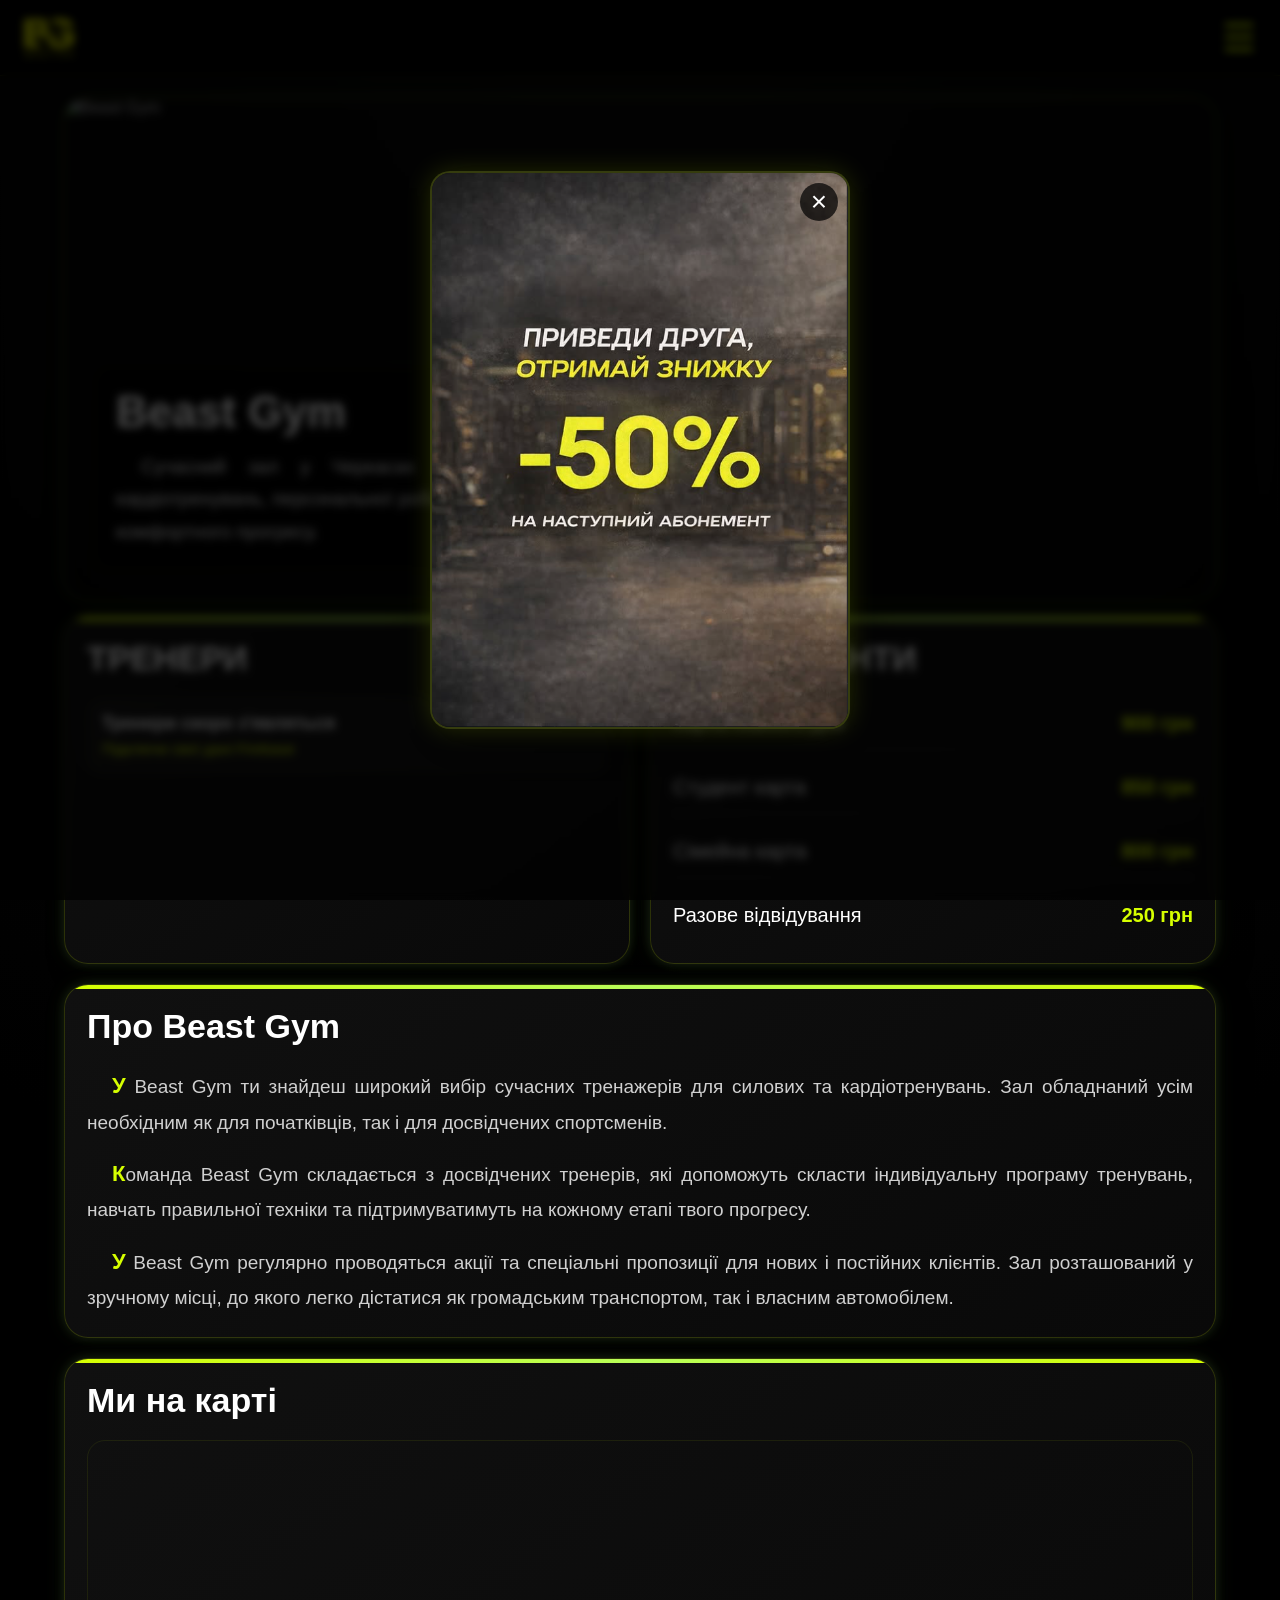
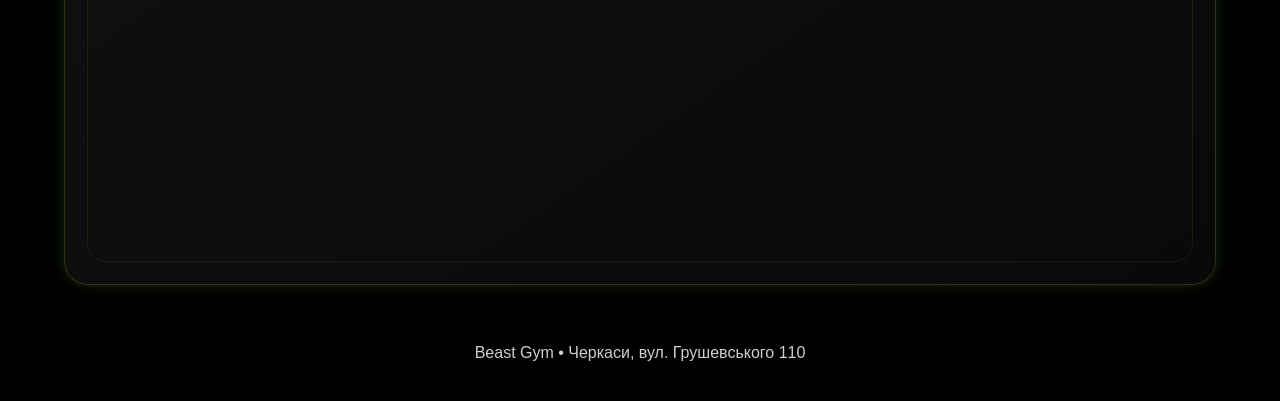
==== commit 6b81ef4c: "Update index.html" ====
--- a/index.html
+++ b/index.html
@@ -51,7 +51,7 @@
   <section class="content-grid">
 
     <section class="card section-card">
-      <h2>Тренери</h2>
+      <h2>ТРЕНЕРИ</h2>
       <div id="trainers" class="trainers-list"></div>
     </section>
 
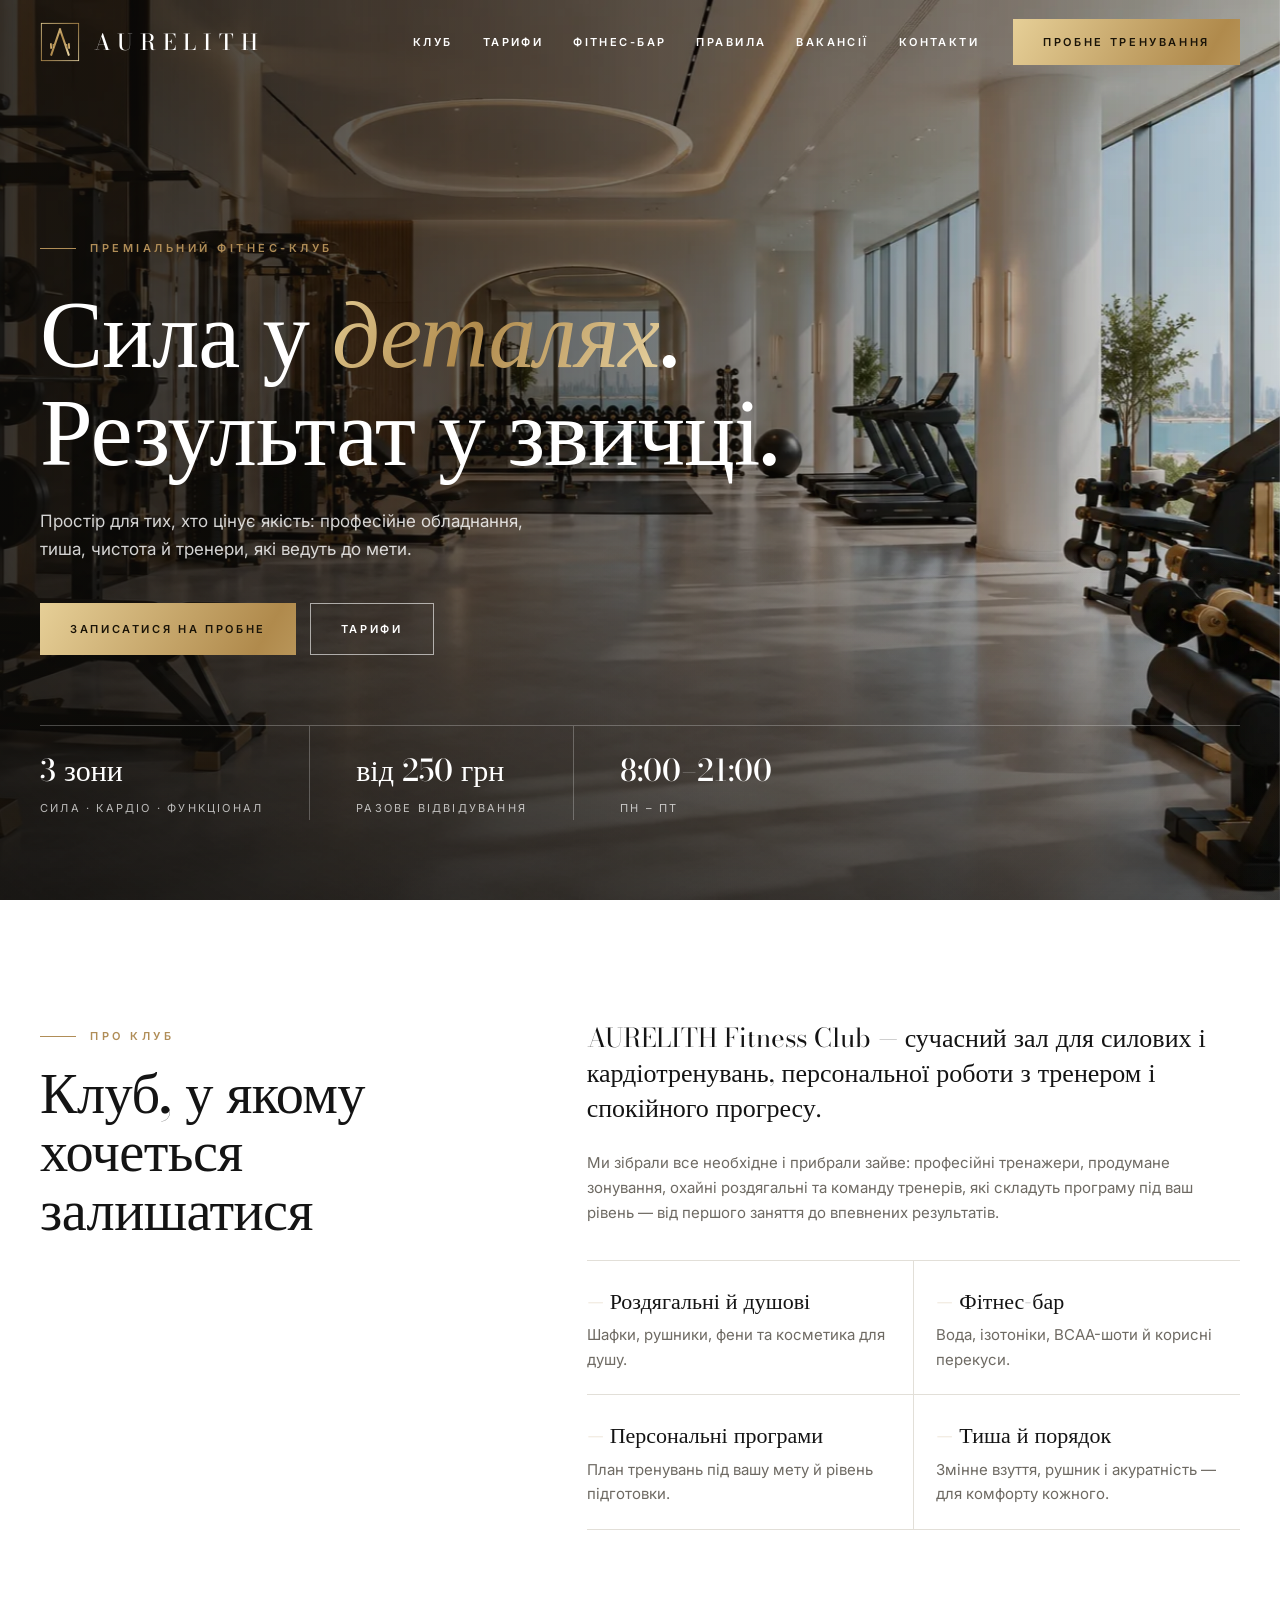
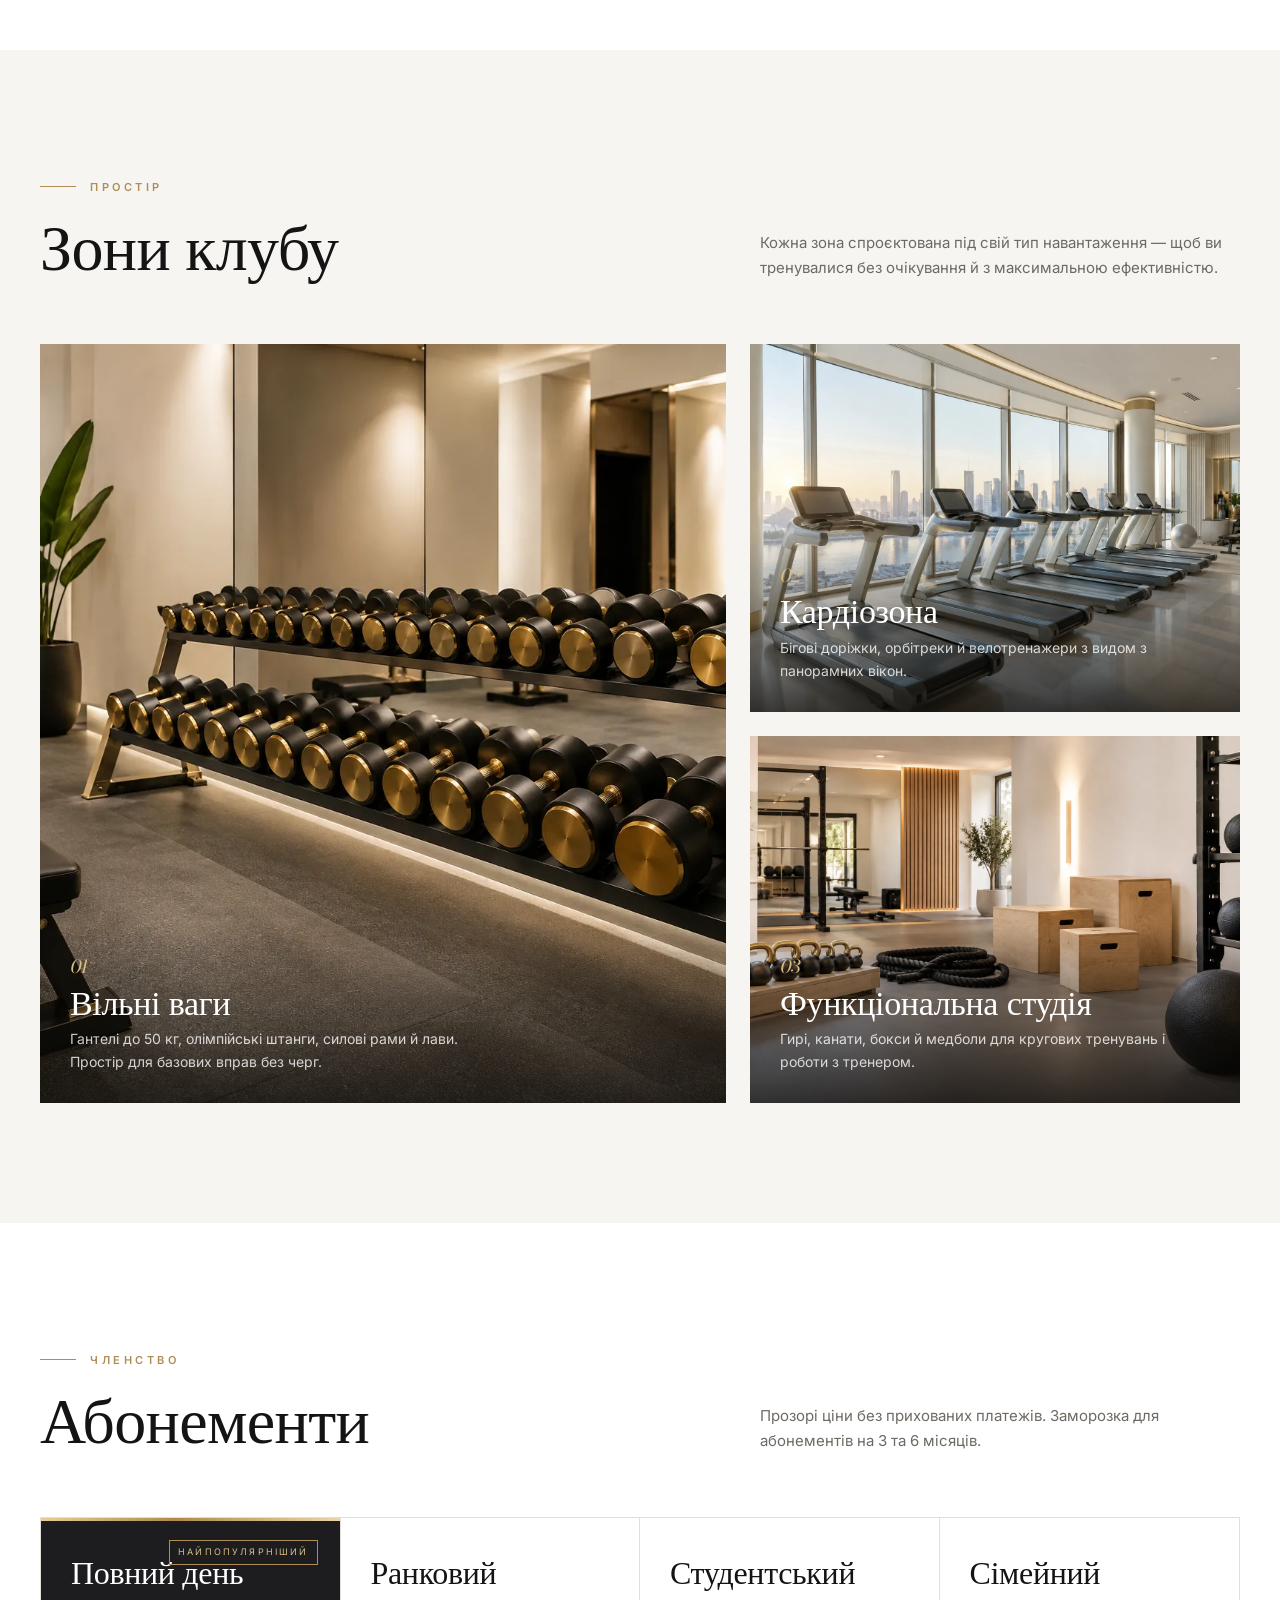
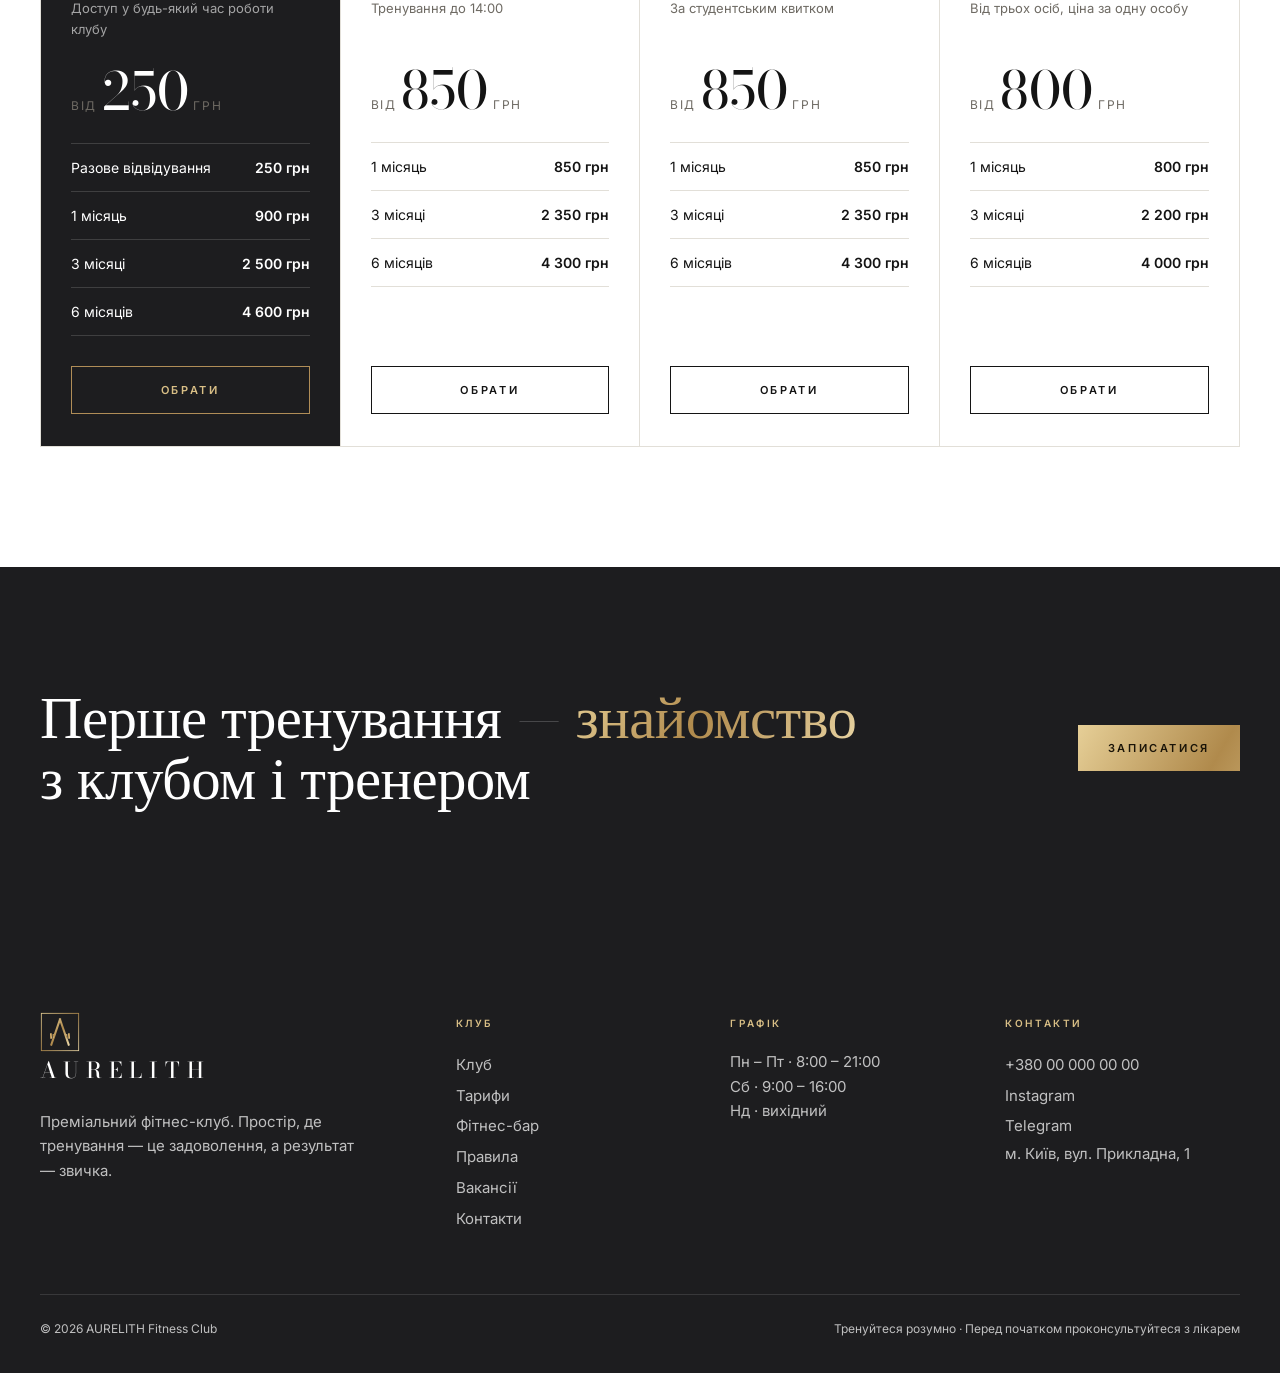
==== commit b1c64a1e: "Rebrand as AURELITH Fitness Club with a premium redesign White, grey and gold editorial design with " ====
--- a/index.html
+++ b/index.html
@@ -1,140 +1,23 @@
 <!DOCTYPE html>
 <html lang="uk">
 <head>
-  <meta charset="UTF-8">
-  <meta name="viewport" content="width=device-width, initial-scale=1.0">
-  <title>Beast Gym</title>
-  <link rel="stylesheet" href="style.css">
+<meta charset="UTF-8">
+<meta name="viewport" content="width=device-width, initial-scale=1.0">
+<title>AURELITH Fitness Club — преміальний фітнес-клуб</title>
+<meta name="description" content="AURELITH — преміальний фітнес-клуб: зона вільних ваг, кардіо, функціональна студія, персональні тренування. Абонементи від 250 грн. Запишіться на пробне тренування.">
+<meta property="og:title" content="AURELITH Fitness Club">
+<meta property="og:description" content="Сила у деталях. Результат — у звичці. Запишіться на пробне тренування.">
+<meta property="og:image" content="assets/img/hero.webp">
+<meta name="theme-color" content="#141414">
+<link rel="icon" href="assets/favicon.svg" type="image/svg+xml">
+<link rel="preconnect" href="https://fonts.googleapis.com">
+<link rel="preconnect" href="https://fonts.gstatic.com" crossorigin>
+<link href="https://fonts.googleapis.com/css2?family=Bodoni+Moda:ital,opsz,wght@0,6..96,400;0,6..96,500;1,6..96,500&family=Inter:wght@400;500;600&display=swap" rel="stylesheet">
+<link rel="stylesheet" href="css/style.css">
 </head>
 <body>
-
-<header>
-  <div class="logo" id="logoAdmin">
-  <img src="Logo BG.svg" alt="Beast Gym">
-</div>
-
-  <button class="burger" onclick="toggleMenu()" aria-label="Відкрити меню">☰</button>
-
-  <nav id="menu">
-    <a href="index.html">Головна</a>
-    <a href="about.html">Про нас</a>
-    <a href="price.html">Тарифи</a>
-    <a href="photos.html">Фото</a>
-    <a href="products.html">Продукція</a>
-    <a href="vacancies.html">Вакансії</a>
-    <a href="rules.html">Правила</a>
-    <a href="contacts.html">Контакти</a>
-  </nav>
-</header>
-
-<div id="menuOverlay" class="menu-overlay"></div>
-
-<main class="page">
-
-  <section class="hero-grid">
-    <div class="hero-image-wrap">
-      <img
-        class="hero-image"
-        src="https://images.unsplash.com/photo-1583454110551-21f2fa2afe61?auto=format&fit=crop&w=1400&q=80"
-        alt="Beast Gym"
-      >
-      <div class="hero-text">
-        <h1>Beast Gym</h1>
-        <p>
-          Сучасний зал у Черкасах для силових і кардіотренувань,
-          персональної роботи з тренером та комфортного прогресу.
-        </p>
-      </div>
-    </div>
-  </section>
-
-  <section class="content-grid">
-
-    <section class="card section-card">
-      <h2>ТРЕНЕРИ</h2>
-      <div id="trainers" class="trainers-list"></div>
-    </section>
-
-    <section class="card section-card">
-      <h2>АБОНЕМЕНТИ</h2>
-      <div class="price-list">
-        <div class="price-row">
-          <span>Карта повного дня</span>
-          <strong>900 грн</strong>
-        </div>
-        <div class="price-row">
-          <span>Студент карта</span>
-          <strong>850 грн</strong>
-        </div>
-        <div class="price-row">
-          <span>Сімейна карта</span>
-          <strong>800 грн</strong>
-        </div>
-        <div class="price-row">
-          <span>Разове відвідування</span>
-          <strong>250 грн</strong>
-        </div>
-      </div>
-    </section>
-
-    <section class="card section-card full-width">
-      <h2>Про Beast Gym</h2>
-      <div class="about-text">
-        <p>
-          У Beast Gym ти знайдеш широкий вибір сучасних тренажерів для силових
-          та кардіотренувань. Зал обладнаний усім необхідним як для початківців,
-          так і для досвідчених спортсменів.
-        </p>
-
-        <p>
-          Команда Beast Gym складається з досвідчених тренерів, які допоможуть
-          скласти індивідуальну програму тренувань, навчать правильної техніки
-          та підтримуватимуть на кожному етапі твого прогресу.
-        </p>
-
-        <p>
-          У Beast Gym регулярно проводяться акції та спеціальні пропозиції
-          для нових і постійних клієнтів. Зал розташований у зручному місці,
-          до якого легко дістатися як громадським транспортом, так і власним автомобілем.
-        </p>
-      </div>
-    </section>
-
-    <section class="card section-card map-card full-width">
-      <h2>Ми на карті</h2>
-      <div class="map-wrap">
-        <iframe
-          src="https://maps.google.com/maps?q=49.4469666,32.0508936&z=17&output=embed"
-          loading="lazy"
-          referrerpolicy="no-referrer-when-downgrade"
-          allowfullscreen>
-        </iframe>
-      </div>
-    </section>
-
-  </section>
-</main>
-
-<footer class="footer">
-  <p>Beast Gym • Черкаси, вул. Грушевського 110</p>
-</footer>
-
-<!-- POPUP АКЦІЯ -->
-<div id="promoPopup" class="promo-popup-overlay">
-  <div class="promo-popup-box">
-    <button id="promoClose" class="promo-close-btn" aria-label="Закрити акцію">×</button>
-    <img src="promo.jpg" alt="Акція Beast Gym" class="promo-popup-image">
-  </div>
-</div>
-
-<!-- МАЛЕНЬКЕ НАГАДУВАННЯ -->
-<div id="promoReminder" class="promo-reminder-fixed" aria-label="Показати акцію ще раз">
-  <img src="promo.jpg" alt="Акція Beast Gym">
-</div>
-
-<script src="https://www.gstatic.com/firebasejs/10.7.1/firebase-app-compat.js"></script>
-<script src="https://www.gstatic.com/firebasejs/10.7.1/firebase-firestore-compat.js"></script>
-<script src="script.js"></script>
-
+<div id="app"></div>
+<noscript><p style="padding:24px;font-family:sans-serif">Увімкніть JavaScript, щоб переглянути сайт.</p></noscript>
+<script type="module" src="js/app.js"></script>
 </body>
 </html>
--- a/css/style.css
+++ b/css/style.css
@@ -0,0 +1,191 @@
+:root {
+  --white: #FFFFFF; --paper: #F6F5F2; --stone: #ECEAE5; --line: #E2DFD8; --ink: #141414; --graphite: #1D1D1F; --muted: #6E6A63;
+  --gold: #B08D57; --gold-l: #D9BF86; --gold-grad: linear-gradient(120deg, #E6CF97 0%, #B08A4C 45%, #EBD7A6 100%);
+  --serif: 'Bodoni Moda', 'Didot', Georgia, serif; --sans: 'Inter', system-ui, -apple-system, 'Segoe UI', sans-serif; --ease: cubic-bezier(.2, .7, .2, 1);
+}
+* { box-sizing: border-box; }
+html { scroll-behavior: smooth; }
+body { margin: 0; background: var(--white); color: var(--ink); font-family: var(--sans); font-size: 15px; line-height: 1.65; -webkit-font-smoothing: antialiased; }
+img { display: block; max-width: 100%; }
+a { color: inherit; }
+button { font-family: inherit; cursor: pointer; color: inherit; }
+h1, h2, h3 { font-family: var(--serif); font-weight: 500; line-height: 1.04; margin: 0; letter-spacing: -.01em; }
+.container { max-width: 1320px; margin: 0 auto; padding: 0 40px; }
+.kicker { font-size: 11px; letter-spacing: .32em; text-transform: uppercase; font-weight: 600; color: var(--gold); display: inline-flex; align-items: center; gap: 14px; }
+.kicker::before { content: ''; width: 36px; height: 1px; background: var(--gold); }
+.muted { color: var(--muted); }
+.gold-text { background: var(--gold-grad); -webkit-background-clip: text; background-clip: text; color: transparent; }
+.hidden { display: none !important; }
+
+.btn { display: inline-flex; align-items: center; justify-content: center; gap: 10px; padding: 16px 30px; border: 1px solid var(--ink); background: transparent; font-size: 11px; font-weight: 600; letter-spacing: .24em; text-transform: uppercase; text-decoration: none; transition: .25s var(--ease); }
+.btn:hover { background: var(--ink); color: #fff; }
+.btn-gold { border: 0; background: var(--gold-grad); background-size: 200% 100%; color: #1A1408; }
+.btn-gold:hover { background-position: 100% 0; color: #1A1408; }
+.btn-light { border-color: rgba(255, 255, 255, .6); color: #fff; } .btn-light:hover { background: #fff; color: var(--ink); }
+.btn-block { width: 100%; }
+
+/* шапка */
+.header { position: fixed; top: 0; left: 0; right: 0; z-index: 50; transition: background .3s, border-color .3s; border-bottom: 1px solid transparent; }
+.header.solid, .header.always { background: rgba(255, 255, 255, .96); backdrop-filter: blur(10px); border-color: var(--line); }
+.header .container { display: flex; align-items: center; gap: 34px; height: 84px; }
+.brand { display: flex; align-items: center; gap: 14px; text-decoration: none; }
+.brand img { width: 40px; height: 40px; }
+.brand b { font-family: var(--serif); font-size: 22px; letter-spacing: .32em; font-weight: 500; }
+.header:not(.solid):not(.always) .brand b, .header:not(.solid):not(.always) .nav a, .header:not(.solid):not(.always) .burger { color: #fff; }
+.nav { display: flex; gap: 30px; margin-left: auto; }
+.nav a { text-decoration: none; font-size: 11px; letter-spacing: .22em; text-transform: uppercase; font-weight: 600; position: relative; padding: 6px 0; }
+.nav a::after { content: ''; position: absolute; left: 0; right: 100%; bottom: 0; height: 1px; background: var(--gold); transition: right .3s var(--ease); }
+.nav a:hover::after, .nav a.on::after { right: 0; }
+.burger { display: none; border: 0; background: none; margin-left: auto; width: 44px; height: 44px; }
+.burger svg { width: 24px; height: 24px; }
+
+/* герой */
+.hero { position: relative; min-height: 100vh; display: flex; align-items: flex-end; color: #fff; overflow: hidden; }
+.hero > img { position: absolute; inset: 0; width: 100%; height: 100%; object-fit: cover; transform: scale(1.04); animation: zoom 14s ease-out forwards; }
+@keyframes zoom { to { transform: scale(1); } }
+.hero::after { content: ''; position: absolute; inset: 0; background: linear-gradient(90deg, rgba(12, 11, 9, .82) 0%, rgba(12, 11, 9, .55) 45%, rgba(12, 11, 9, .1) 100%), linear-gradient(0deg, rgba(12, 11, 9, .55), transparent 40%); }
+.hero .container { position: relative; z-index: 1; width: 100%; padding-bottom: 80px; }
+.hero h1 { font-size: clamp(54px, 7.4vw, 118px); margin: 26px 0 26px; max-width: 900px; }
+.hero h1 em { font-style: italic; }
+.hero p { max-width: 520px; font-size: 17px; color: rgba(255, 255, 255, .82); margin: 0 0 40px; }
+.hero .actions { display: flex; gap: 14px; flex-wrap: wrap; }
+.hero-meta { display: grid; grid-template-columns: repeat(3, auto); justify-content: start; gap: 0; margin-top: 70px; border-top: 1px solid rgba(255, 255, 255, .25); }
+.hero-meta div { padding: 20px 46px 0 0; margin-right: 46px; border-right: 1px solid rgba(255, 255, 255, .25); }
+.hero-meta div:last-child { border: 0; }
+.hero-meta b { display: block; font-family: var(--serif); font-size: 30px; font-weight: 500; }
+.hero-meta span { font-size: 11px; letter-spacing: .2em; text-transform: uppercase; color: rgba(255, 255, 255, .7); }
+
+/* секції */
+.section { padding: 120px 0; }
+.section.paper { background: var(--paper); }
+.section.dark { background: var(--graphite); color: #fff; }
+.head { display: grid; grid-template-columns: 1fr 1fr; gap: 60px; align-items: end; margin-bottom: 64px; }
+.head h2 { font-size: clamp(42px, 5vw, 76px); margin-top: 18px; }
+.head p { margin: 0; max-width: 480px; justify-self: end; }
+.intro { display: grid; grid-template-columns: 5fr 7fr; gap: 80px; align-items: start; }
+.intro h2 { font-size: clamp(40px, 4.4vw, 64px); margin-top: 18px; }
+.intro .lead { font-family: var(--serif); font-size: 26px; line-height: 1.35; margin: 0 0 26px; }
+.amen { display: grid; grid-template-columns: 1fr 1fr; border-top: 1px solid var(--line); margin-top: 34px; }
+.amen div { padding: 22px 22px 22px 0; border-bottom: 1px solid var(--line); }
+.amen div:nth-child(even) { padding-left: 22px; border-left: 1px solid var(--line); }
+.amen b { display: block; font-family: var(--serif); font-size: 22px; font-weight: 500; margin-bottom: 4px; }
+.amen b::before { content: '— '; color: var(--gold); }
+
+/* зони */
+.zones { display: grid; grid-template-columns: 1.4fr 1fr; grid-template-rows: auto auto; gap: 24px; }
+.zone { position: relative; overflow: hidden; background: var(--stone); color: #fff; }
+.zone:first-child { grid-row: span 2; }
+.zone img { width: 100%; height: 100%; object-fit: cover; aspect-ratio: 4/3; transition: transform 1.2s var(--ease); }
+.zone:first-child img { aspect-ratio: auto; min-height: 100%; }
+.zone:hover img { transform: scale(1.04); }
+.zone .cap { position: absolute; left: 0; right: 0; bottom: 0; padding: 30px; background: linear-gradient(0deg, rgba(12, 11, 9, .8), transparent); }
+.zone .cap .n { font-family: var(--serif); font-style: italic; color: var(--gold-l); font-size: 18px; }
+.zone h3 { font-size: 34px; margin: 4px 0 6px; }
+.zone p { margin: 0; max-width: 420px; color: rgba(255, 255, 255, .8); font-size: 14px; }
+
+/* тарифи */
+.plans { display: grid; grid-template-columns: repeat(4, 1fr); border: 1px solid var(--line); background: var(--white); }
+.plan { padding: 38px 30px 32px; border-right: 1px solid var(--line); display: flex; flex-direction: column; position: relative; }
+.plan:last-child { border-right: 0; }
+.plan.featured { background: var(--graphite); color: #fff; }
+.plan.featured::before { content: ''; position: absolute; top: 0; left: 0; right: 0; height: 3px; background: var(--gold-grad); }
+.plan .badge { position: absolute; top: 22px; right: 22px; font-size: 9px; letter-spacing: .24em; text-transform: uppercase; color: var(--gold-l); border: 1px solid var(--gold); padding: 4px 8px; }
+.plan h3 { font-size: 32px; }
+.plan .note { font-size: 13px; color: var(--muted); margin: 8px 0 24px; min-height: 42px; }
+.plan.featured .note { color: rgba(255, 255, 255, .6); }
+.plan .from { font-family: var(--serif); font-size: 52px; line-height: 1; } .plan .from small { font-family: var(--sans); font-size: 12px; letter-spacing: .14em; color: var(--muted); text-transform: uppercase; }
+.plan ul { list-style: none; padding: 0; margin: 26px 0 30px; border-top: 1px solid var(--line); }
+.plan.featured ul { border-color: rgba(255, 255, 255, .15); }
+.plan li { display: flex; justify-content: space-between; padding: 12px 0; border-bottom: 1px solid var(--line); font-size: 14px; }
+.plan.featured li { border-color: rgba(255, 255, 255, .15); }
+.plan li b { font-weight: 600; }
+.plan .btn { margin-top: auto; }
+.plan.featured .btn { border-color: var(--gold); color: var(--gold-l); } .plan.featured .btn:hover { background: var(--gold); color: var(--ink); }
+.extra { display: grid; grid-template-columns: 1fr 1fr; gap: 24px; margin-top: 24px; }
+.panel { border: 1px solid var(--line); background: var(--white); padding: 34px; }
+.panel h3 { font-size: 30px; margin-bottom: 14px; }
+.list li { list-style: none; } .list { padding: 0; margin: 0; }
+.list .row { display: flex; justify-content: space-between; gap: 16px; padding: 13px 0; border-bottom: 1px solid var(--line); }
+.list .row small { display: block; color: var(--muted); font-size: 12px; }
+.list .row b { white-space: nowrap; font-weight: 600; }
+.list .row:last-child { border-bottom: 0; }
+
+/* темний CTA */
+.cta { display: grid; grid-template-columns: 1fr auto; align-items: center; gap: 40px; }
+.cta h2 { font-size: clamp(40px, 4.6vw, 70px); max-width: 820px; }
+
+/* сторінки */
+.page-head { padding: 170px 0 70px; background: var(--paper); border-bottom: 1px solid var(--line); }
+.page-head h1 { font-size: clamp(54px, 7vw, 108px); margin-top: 18px; }
+.page-head p { max-width: 560px; margin: 22px 0 0; font-size: 17px; }
+.bar { display: grid; grid-template-columns: repeat(2, 1fr); gap: 24px; }
+.rules { counter-reset: r; display: grid; grid-template-columns: 1fr 1fr; gap: 0; border-top: 1px solid var(--line); }
+.rule { padding: 34px 34px 34px 0; border-bottom: 1px solid var(--line); }
+.rule:nth-child(even) { padding-left: 34px; border-left: 1px solid var(--line); }
+.rule h3 { font-size: 28px; margin-bottom: 10px; } .rule h3::before { counter-increment: r; content: counter(r, decimal-leading-zero) '  '; color: var(--gold); font-style: italic; font-size: 20px; }
+.rule p { margin: 0 0 8px; color: #3D3A35; }
+.job { display: grid; grid-template-columns: 1fr 1.2fr auto; gap: 40px; padding: 40px 0; border-bottom: 1px solid var(--line); align-items: start; }
+.job:first-child { border-top: 1px solid var(--ink); }
+.job h3 { font-size: 34px; }
+.job ul { margin: 0; padding-left: 18px; }
+.contacts { display: grid; grid-template-columns: 1fr 1fr; gap: 0; border: 1px solid var(--line); }
+.contacts > div { padding: 46px; } .contacts > div + div { border-left: 1px solid var(--line); background: var(--paper); }
+.cl { display: grid; grid-template-columns: 140px 1fr; border-top: 1px solid var(--line); }
+.cl dt, .cl dd { margin: 0; padding: 16px 0; border-bottom: 1px solid var(--line); }
+.cl dt { font-size: 10px; letter-spacing: .24em; text-transform: uppercase; color: var(--muted); font-weight: 600; padding-top: 19px; }
+.cl a { text-decoration: none; } .cl a:hover { color: var(--gold); }
+
+/* форма */
+.f { display: block; margin-bottom: 16px; font-size: 10px; letter-spacing: .24em; text-transform: uppercase; font-weight: 600; color: var(--muted); }
+.f > span { display: block; margin-bottom: 8px; }
+.input, select.input, textarea.input { width: 100%; font: inherit; font-size: 15px; letter-spacing: 0; text-transform: none; color: var(--ink); padding: 14px 0; border: 0; border-bottom: 1px solid var(--line); background: transparent; border-radius: 0; }
+.input:focus { outline: none; border-color: var(--gold); }
+.chips { display: flex; flex-wrap: wrap; gap: 8px; }
+.chips label { cursor: pointer; } .chips input { position: absolute; opacity: 0; }
+.chips span { display: inline-block; border: 1px solid var(--line); padding: 9px 14px; font-size: 12px; letter-spacing: .06em; text-transform: none; color: var(--ink); font-weight: 500; }
+.chips input:checked + span { border-color: var(--ink); background: var(--ink); color: #fff; }
+.chips input:focus-visible + span { outline: 2px solid var(--gold); }
+
+/* модальне вікно */
+.overlay { position: fixed; inset: 0; z-index: 80; background: rgba(12, 11, 9, .6); display: flex; align-items: center; justify-content: center; padding: 24px; animation: fade .25s; }
+@keyframes fade { from { opacity: 0; } }
+.modal { background: var(--white); width: min(560px, 100%); max-height: calc(100vh - 48px); overflow: auto; padding: 46px 44px 40px; position: relative; border-top: 3px solid var(--gold); animation: rise .35s var(--ease); }
+@keyframes rise { from { transform: translateY(16px); opacity: 0; } }
+.modal h2 { font-size: 40px; margin: 14px 0 24px; }
+.modal .x { position: absolute; top: 14px; right: 14px; border: 0; background: none; width: 40px; height: 40px; font-size: 22px; }
+.msgr { display: grid; gap: 10px; margin-top: 20px; }
+
+/* підвал */
+.footer { background: var(--graphite); color: rgba(255, 255, 255, .72); padding: 80px 0 34px; }
+.footer .grid { display: grid; grid-template-columns: 1.6fr 1fr 1fr 1fr; gap: 40px; }
+.footer .brand b { color: #fff; }
+.footer h4 { color: var(--gold-l); font-size: 10px; letter-spacing: .26em; text-transform: uppercase; margin: 6px 0 18px; font-weight: 600; }
+.footer a { text-decoration: none; display: block; padding: 3px 0; } .footer a:hover { color: #fff; }
+.footer .bottom { border-top: 1px solid rgba(255, 255, 255, .12); margin-top: 60px; padding-top: 24px; font-size: 12px; display: flex; justify-content: space-between; gap: 20px; flex-wrap: wrap; }
+
+.reveal { opacity: 0; transform: translateY(24px); transition: opacity .9s var(--ease), transform .9s var(--ease); }
+.reveal.in { opacity: 1; transform: none; }
+
+@media (max-width: 1100px) {
+  .plans { grid-template-columns: 1fr 1fr; } .plan:nth-child(2) { border-right: 0; } .plan:nth-child(-n+2) { border-bottom: 1px solid var(--line); }
+}
+@media (max-width: 900px) {
+  .container { padding: 0 22px; }
+  .nav { display: none; position: fixed; inset: 84px 0 auto 0; background: #fff; flex-direction: column; gap: 0; padding: 10px 22px 24px; border-bottom: 1px solid var(--line); }
+  .nav.open { display: flex; } .nav a { color: var(--ink) !important; padding: 16px 0; border-bottom: 1px solid var(--line); }
+  .burger { display: inline-grid; place-items: center; } .header .btn-gold { display: none; }
+  .hero-meta { grid-template-columns: 1fr 1fr 1fr; } .hero-meta div { padding-right: 14px; margin-right: 14px; } .hero-meta b { font-size: 22px; }
+  .head, .intro, .cta, .extra, .bar, .rules, .contacts, .job { grid-template-columns: 1fr; } .head p { justify-self: start; }
+  .intro { gap: 30px; } .zones { grid-template-columns: 1fr; } .zone:first-child { grid-row: auto; } .zone:first-child img { aspect-ratio: 4/3; }
+  .rule:nth-child(even) { padding-left: 0; border-left: 0; } .contacts > div + div { border-left: 0; border-top: 1px solid var(--line); } .contacts > div { padding: 30px 22px; }
+  .job { gap: 14px; } .section { padding: 80px 0; } .footer .grid { grid-template-columns: 1fr 1fr; }
+  .page-head { padding: 140px 0 50px; }
+}
+@media (max-width: 600px) {
+  .plans { grid-template-columns: 1fr; } .plan { border-right: 0 !important; border-bottom: 1px solid var(--line); }
+  .amen { grid-template-columns: 1fr; } .amen div:nth-child(even) { padding-left: 0; border-left: 0; }
+  .hero .container { padding: 120px 18px 40px; } .hero-meta { margin-top: 40px; } .hero-meta b { font-size: 17px; white-space: nowrap; } .hero-meta span { font-size: 9px; letter-spacing: .1em; } .hero h1 { font-size: 46px; }
+  .footer .grid { grid-template-columns: 1fr; } .modal { padding: 40px 22px 30px; } .brand b { font-size: 18px; letter-spacing: .26em; }
+  .cl { grid-template-columns: 100px 1fr; }
+}
+@media (prefers-reduced-motion: reduce) { * { animation: none !important; transition: none !important; } .reveal { opacity: 1; transform: none; } }
